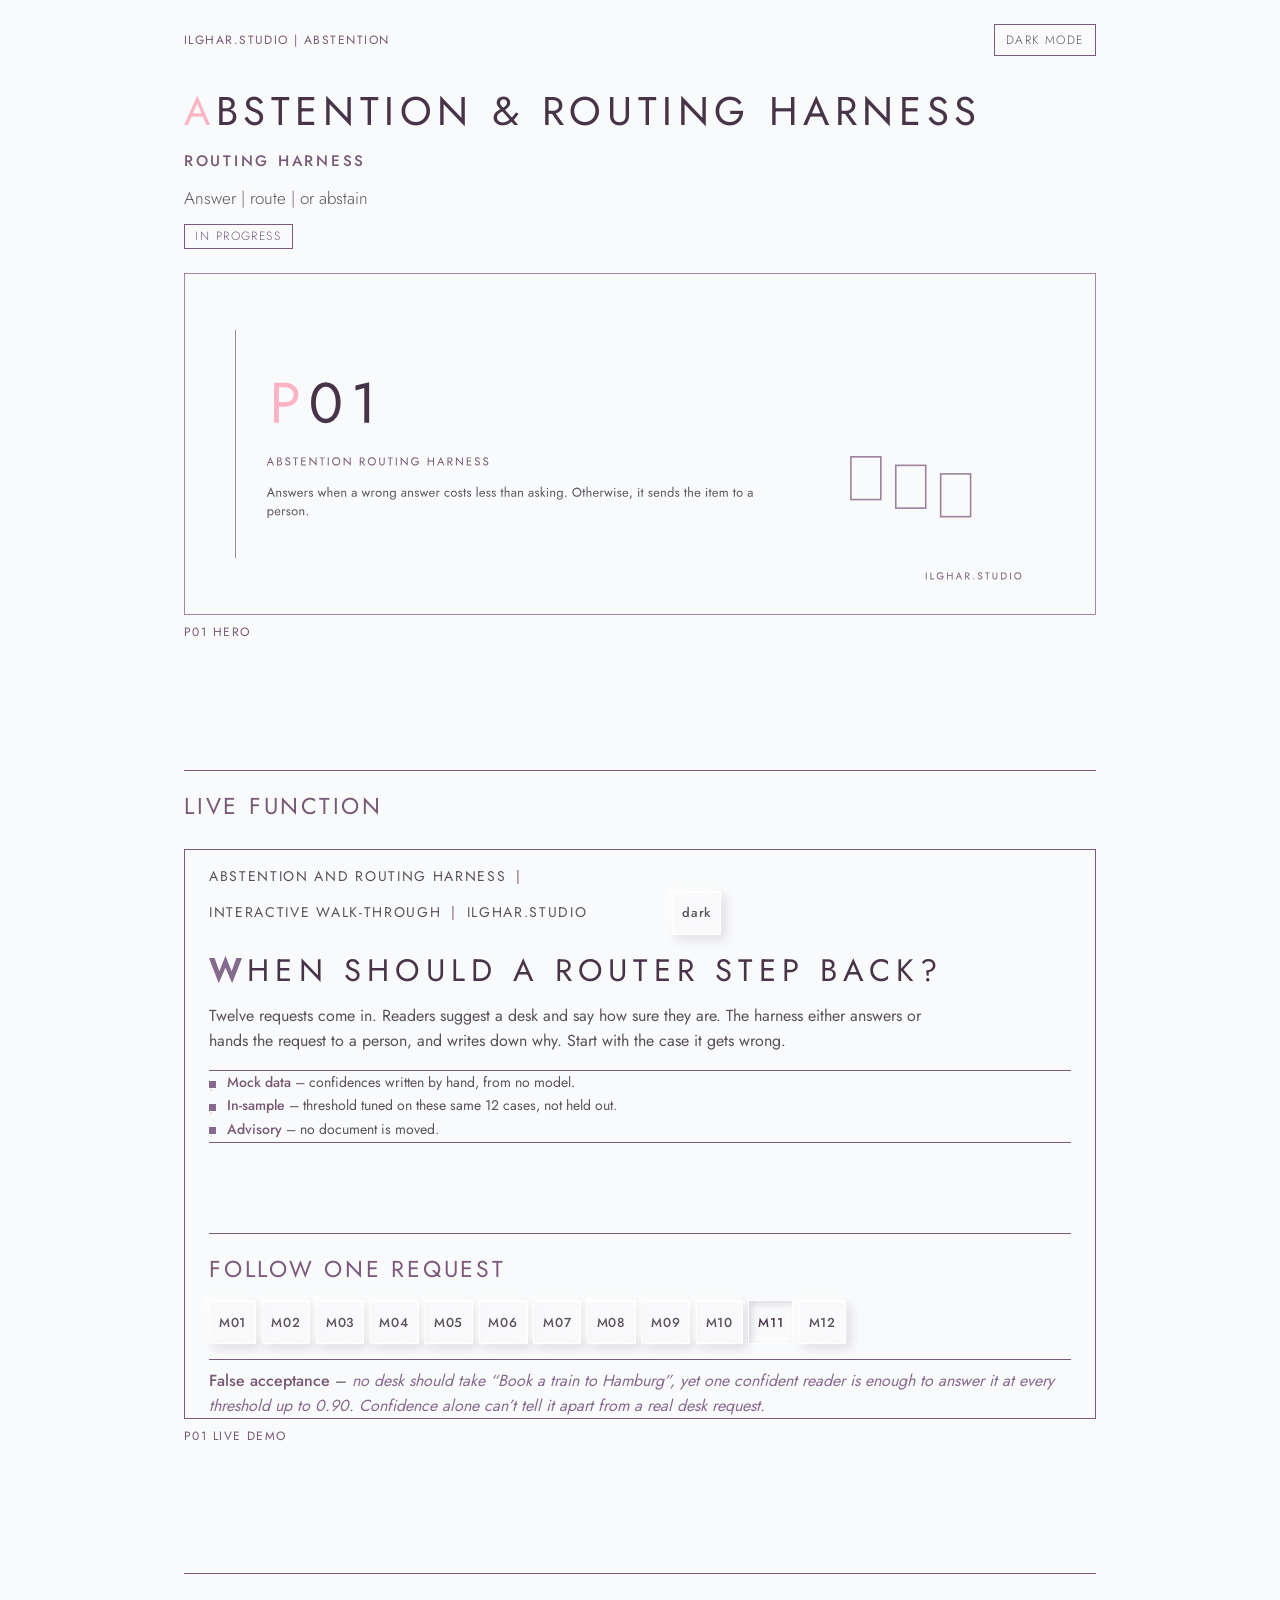
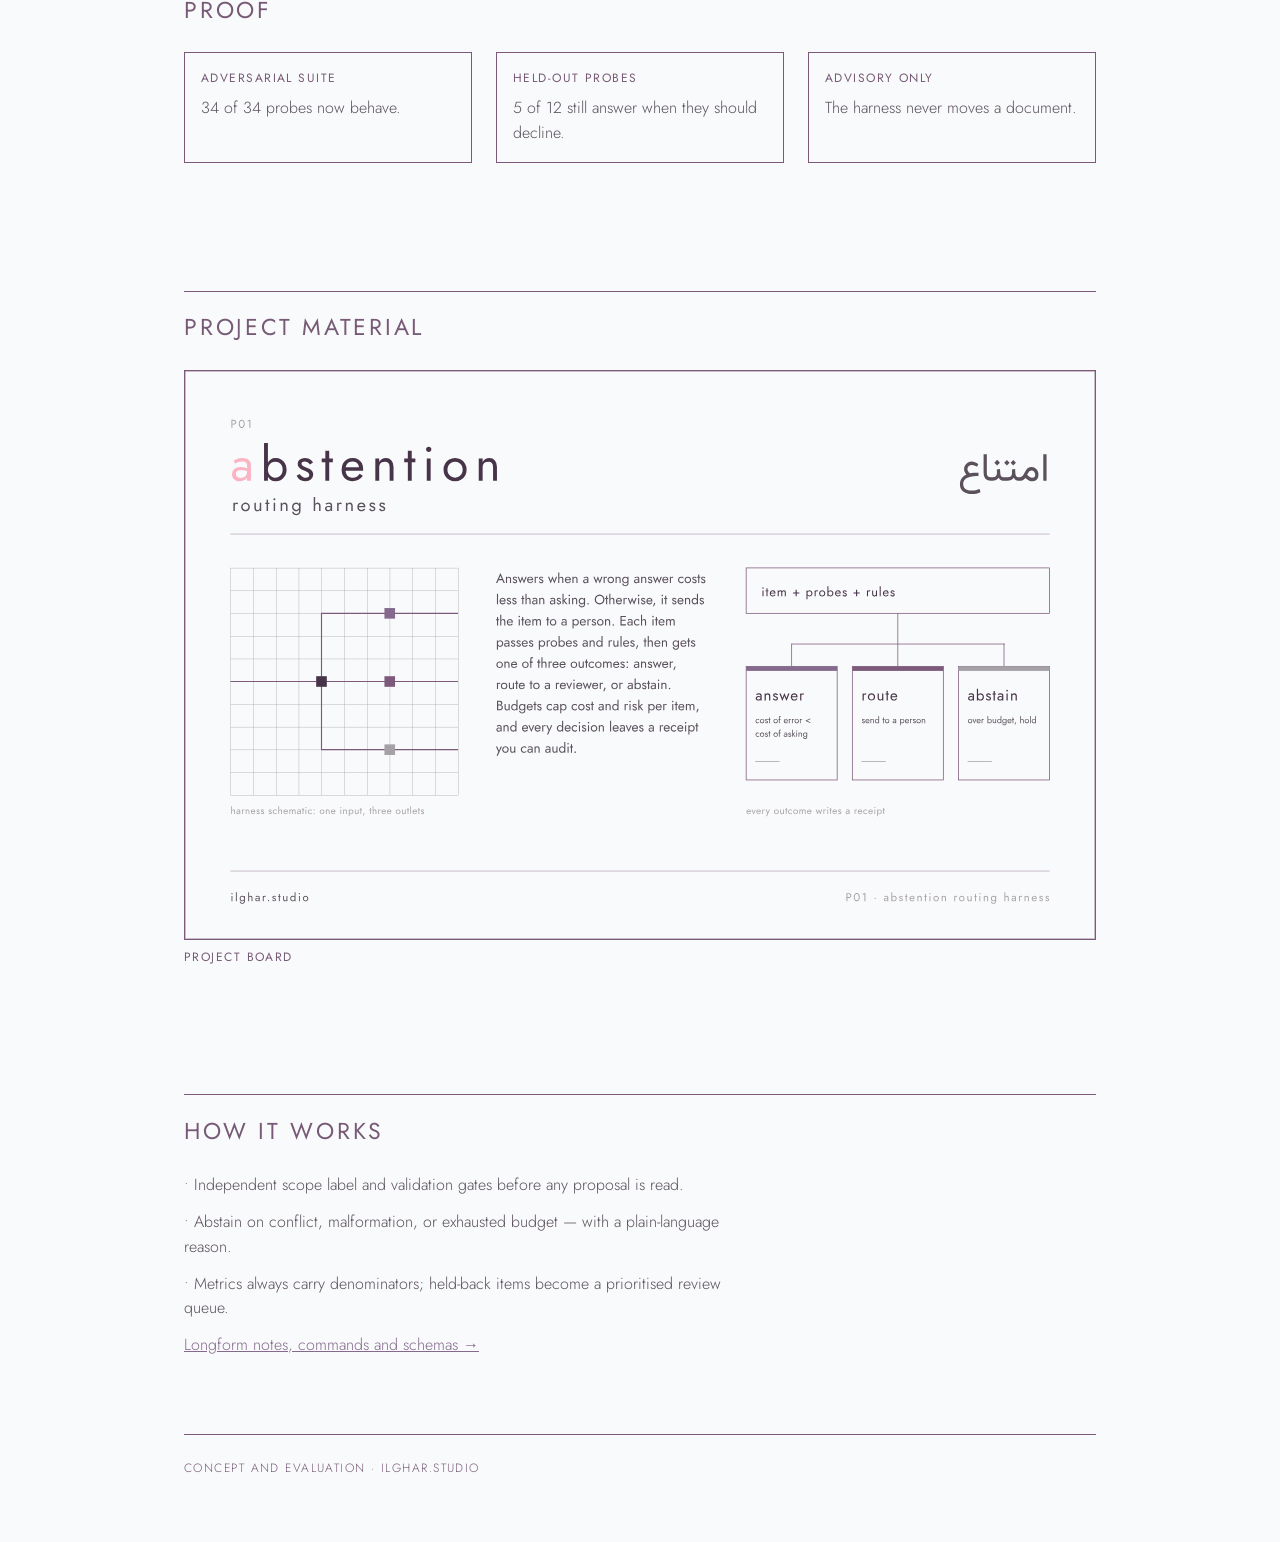
==== site/index.html @ 6c8396c4 "fix(pages): drop outer .frame around hero SVGs (keep 8:3 + caption) Hero art uses .hero-art (aspect-" ====
<!doctype html>
<html lang="en">
<head>
<meta charset="utf-8"><meta name="viewport" content="width=device-width,initial-scale=1">
<title>Abstention &amp; Routing Harness · ilghar.studio</title>
<link rel="stylesheet" href="tokens.css">
<link rel="stylesheet" href="pages-shell.css">
<style>
@font-face{font-family:Jost;font-style:normal;font-weight:300;font-display:swap;src:url("fonts/jost-latin-300-normal.woff2") format("woff2")}
@font-face{font-family:Jost;font-style:normal;font-weight:400;font-display:swap;src:url("fonts/jost-latin-400-normal.woff2") format("woff2")}
@font-face{font-family:Jost;font-style:normal;font-weight:500;font-display:swap;src:url("fonts/jost-latin-500-normal.woff2") format("woff2")}
iframe.frame-fill{width:100%;height:100%;border:0;display:block;min-height:0}
.frame.r1610{position:relative}
.frame.r1610 iframe{position:absolute;inset:0;width:100%;height:100%}
</style>
</head>
<body>
<div class="ilg-case">
<main>
  <header class="site span12">
    <p class="brand-label">ilghar.studio | abstention</p>
    <button type="button" class="theme-toggle" aria-pressed="false">Dark mode</button>
  </header>

  <header class="hero span12">
    <h1 class="name"><span class="first">A</span>bstention &amp; Routing Harness</h1>
    <p class="title">Routing harness</p>
    <p class="sub"><span>Answer</span><span>route</span><span>or abstain</span></p>
    <span class="status">In progress</span>
  </header>

  <!-- Proto hero (final) -->
        <figure class="span12">
    <picture class="hero-art">
        <source media="(prefers-color-scheme: dark)" srcset="hero/hero-dark.svg">
        <img src="hero/hero-light.svg" width="1280" height="480" alt="P01, Abstention Routing Harness: answers when a wrong answer costs less than asking, and otherwise sends the item to a person. ilghar.studio.">
      </picture>
    <figcaption>P01 hero</figcaption>
  </figure>

  <section class="span12" aria-label="Live function">
    <h2>Live function</h2>
    <figure>
      <div class="frame r1610">
        <iframe title="P01 abstention demo" src="demo/" loading="lazy"></iframe>
      </div>
      <figcaption>P01 live demo</figcaption>
    </figure>
  </section>

  <section class="span12" aria-label="Proof">
    <h2>Proof</h2>
    <div class="grid-444">
      <div class="card"><h3>Adversarial suite</h3><p>34 of 34 probes now behave.</p></div>
      <div class="card"><h3>Held-out probes</h3><p>5 of 12 still answer when they should decline.</p></div>
      <div class="card"><h3>Advisory only</h3><p>The harness never moves a document.</p></div>
    </div>
  </section>

  <section class="span12" aria-label="Project material">
    <h2>Project material</h2>
    <figure>
      <div class="frame r1610">
        <picture>
          <source media="(prefers-color-scheme: dark)" srcset="assets/board-dark.svg">
          <img src="assets/board-light.svg" alt="Project board: muqarnas plan with one mauve cell as the chosen void, folded-paper star, text column." width="2400" height="1500">
        </picture>
      </div>
      <figcaption>Project board</figcaption>
    </figure>
  </section>

  <section class="span12">
    <h2>How it works</h2>
    <ul class="dots">
      <li>Independent scope label and validation gates before any proposal is read.</li>
      <li>Abstain on conflict, malformation, or exhausted budget — with a plain-language reason.</li>
      <li>Metrics always carry denominators; held-back items become a prioritised review queue.</li>
    </ul>
    <p><a href="../docs/PAGES_LONGFORM.html">Longform notes, commands and schemas →</a></p>
  </section>

  <footer class="span12">Concept and evaluation · ilghar.studio</footer>
</main>
</div>
<script>
(function(){var r=document.documentElement;var b=document.querySelector(".theme-toggle");if(!b)return;var k="ilg-theme";var m=window.matchMedia&&matchMedia("(prefers-color-scheme: dark)");var s=null;try{s=localStorage.getItem(k)}catch(e){}function dark(){var t=r.getAttribute("data-theme");return t?t==="dark":!!(m&&m.matches)}function sync(){var d=dark();b.setAttribute("aria-pressed",String(d));b.textContent=d?"Light mode":"Dark mode";var root=document.querySelector(".ilg-case");if(d){root.setAttribute("data-theme","dark");r.setAttribute("data-theme","dark")}else{root.setAttribute("data-theme","light");r.setAttribute("data-theme","light")}}if(s==="dark"||s==="light"){r.setAttribute("data-theme",s);document.querySelector(".ilg-case").setAttribute("data-theme",s)}sync();if(m&&m.addEventListener)m.addEventListener("change",sync);b.addEventListener("click",function(){var n=dark()?"light":"dark";r.setAttribute("data-theme",n);document.querySelector(".ilg-case").setAttribute("data-theme",n);try{localStorage.setItem(k,n)}catch(e){}sync()})})();
</script>
</body>
</html>
---- site/tokens.css ----
/* ilghar.studio tokens — PDF palette, canonical. No blue. */
:root{
  --paper:#f9fafb; --ink:#5a515c; --plum:#473448;
  --mauve-em:#856a8e; --mauve-line:#7d5a7c; --mauve-label:#775a76;
  --grey:#948e95; --grey-soft:#a6a1a7; --pink:#fcb4c4; --card:#2a272d; --on-dark:#d4d2d2;
  --bg:var(--paper); --fg:var(--ink); --head:var(--plum); --label:var(--mauve-label); --line:var(--mauve-line);
  --font:"Brandon Text",Jost,Jost; --font-fa:Vazirmatn,"Brandon Text",Jost;
  --col:960px;
  color-scheme:light dark;
}
@media (prefers-color-scheme:dark){
  :root{--bg:var(--card); --fg:var(--on-dark); --head:var(--on-dark); --label:var(--grey-soft); --line:var(--mauve-em);}
}
*{box-sizing:border-box}
body{margin:0;background:var(--bg);color:var(--fg);font:300 16px/1.55 Jost} p{max-width:64ch;margin:0 0 12px} b,strong{font-weight:inherit}
main{max-width:var(--col);margin:0 auto;padding:0 24px}
@media (max-width:600px){main{padding:0 20px}}
img,svg,video,iframe,canvas,figure{max-width:100%;height:auto}
.name{font-size:40px;font-weight:400;letter-spacing:.14em;text-transform:uppercase;color:var(--head);margin:0} @media (max-width:600px){.name{font-size:30px}}
.first{color:var(--pink)}
.title{font-weight:500;font-size:.95rem;letter-spacing:.18em;text-transform:uppercase;color:var(--label)}
.sub{font-size:.85rem;color:var(--fg)} .sub span+span::before{content:" | ";color:var(--line)}
h2{font-weight:400;font-size:23px;letter-spacing:.12em;text-transform:uppercase;color:var(--label);border-top:1px solid var(--line);padding-top:.8em}
.cards{display:grid;grid-template-columns:repeat(auto-fit,minmax(240px,1fr));gap:16px}
.frame,.card{border:1px solid var(--line);border-radius:0;box-shadow:none;background:var(--bg);width:100%;margin:0}
.card{padding:16px}
.frame>img,.frame>canvas,.frame>iframe{display:block;width:100%}
figcaption{margin-top:8px;font-size:12px;font-weight:400;letter-spacing:.12em;text-transform:uppercase;color:var(--label)}
section{margin-top:64px} @media (max-width:600px){section{margin-top:48px}}
.r83{aspect-ratio:8/3}.r1610{aspect-ratio:16/10}.r43{aspect-ratio:4/3}
.cards{gap:24px}
ul.dots{list-style:none;padding:0} ul.dots li::before{content:"• ";color:var(--pink)}
a{color:var(--mauve-em)}
---- site/pages-shell.css ----
/* LAYOUT.md shell — load after tokens.css. Aliases + 12-col + theme toggle. */
:root{
  --canvas:var(--bg); --surface:var(--bg); --accent:var(--mauve-em); --accent-fg:var(--paper);
  --accent-dot:#856a8e; --ring:var(--mauve-line); --muted:var(--grey); --subtle:var(--grey-soft);
  --font-sans:var(--font); --title-lat-family:var(--font); --title-lat-weight:400;
  --label-weight:400; --figure-bg:var(--bg);
}
@media (prefers-color-scheme:dark){
  :root{--accent-fg:var(--card); --canvas:var(--bg); --surface:var(--bg);}
}
[data-theme=dark]{
  --bg:var(--card); --fg:var(--on-dark); --head:var(--on-dark); --label:var(--grey-soft); --line:var(--mauve-em);
  --canvas:var(--bg); --surface:var(--bg); --accent-fg:var(--card);
}
[data-theme=light]{
  --bg:var(--paper); --fg:var(--ink); --head:var(--plum); --label:var(--mauve-label); --line:var(--mauve-line);
  --canvas:var(--bg); --surface:var(--bg); --accent-fg:var(--paper);
}
html,body{background:var(--bg);color:var(--fg)}
.ilg-case{min-height:100dvh;background:var(--bg);color:var(--fg)}
main{
  max-width:var(--col);margin:0 auto;padding:24px 24px 64px;
  display:grid;grid-template-columns:repeat(12,minmax(0,1fr));column-gap:24px;row-gap:0;
}
@media (max-width:600px){main{padding:20px 20px 48px}}
main>*{grid-column:1/-1}
.span12{grid-column:1/-1}
.span6{grid-column:span 6}
.span4{grid-column:span 4}
@media (max-width:600px){.span6,.span4{grid-column:1/-1}}
.grid-66{display:grid;grid-template-columns:1fr 1fr;gap:24px}
.grid-444{display:grid;grid-template-columns:1fr 1fr 1fr;gap:24px}
@media (max-width:600px){.grid-66,.grid-444{grid-template-columns:1fr}}
header.site{display:flex;align-items:center;justify-content:space-between;gap:12px;margin:0 0 24px}
.brand-label{font-size:12px;font-weight:400;letter-spacing:.12em;text-transform:uppercase;color:var(--label);margin:0}
.theme-toggle,.ilg-theme-toggle{
  font:inherit;font-size:12px;letter-spacing:.12em;text-transform:uppercase;color:var(--fg);
  background:transparent;border:1px solid var(--line);border-radius:0;padding:.35rem .7rem;cursor:pointer;
}
.theme-toggle:focus-visible,.ilg-theme-toggle:focus-visible{outline:2px solid var(--line);outline-offset:2px}
.hero{text-align:left;margin:0 0 24px}
.hero .name,.hero h1{
  font-size:40px;font-weight:400;letter-spacing:.14em;text-transform:uppercase;color:var(--head);margin:0;
}
@media (max-width:600px){.hero .name,.hero h1{font-size:30px}}
.hero .first,.hero .initial{color:var(--pink)}
.hero .title{display:block;margin-top:8px;font-weight:500;font-size:.95rem;letter-spacing:.18em;text-transform:uppercase;color:var(--label)}
.hero .sub{font-size:17px;font-weight:300;color:var(--fg);margin:12px 0 0;max-width:64ch}
.hero .sub span+span::before{content:" | ";color:var(--line)}
.badge,.status{
  display:inline-block;margin-top:12px;border:1px solid var(--line);padding:.15rem .65rem;
  font-size:12px;letter-spacing:.12em;text-transform:uppercase;color:var(--label);border-radius:0;
}
.frame{border:1px solid var(--line);border-radius:0;box-shadow:none;background:var(--bg);width:100%;margin:0;padding:0;overflow:hidden}
.frame>img,.frame>canvas,.frame>iframe,.frame>svg,.frame>picture{display:block;width:100%;height:auto;border:0;border-radius:0}
.frame.r83{aspect-ratio:8/3}
.frame.r1610{aspect-ratio:16/10}
.frame.r43{aspect-ratio:4/3}
.frame.r83>*,.frame.r1610>*,.frame.r43>*{width:100%;height:100%;object-fit:cover}
.frame.placeholder{min-height:0;display:block;background:var(--bg)}
figure{margin:0}
figcaption,.cap{
  margin-top:8px;font-size:12px;font-weight:400;letter-spacing:.12em;text-transform:uppercase;color:var(--label);
}
h2{font-weight:400;font-size:23px;letter-spacing:.12em;text-transform:uppercase;color:var(--label);
  border-top:1px solid var(--line);padding-top:.8em;margin:64px 0 24px}
@media (max-width:600px){h2{margin-top:48px}}
.card{border:1px solid var(--line);border-radius:0;box-shadow:none;background:var(--bg);padding:16px;margin:0}
.card h3{font-size:12px;font-weight:400;letter-spacing:.12em;text-transform:uppercase;color:var(--label);margin:0 0 8px}
.card p{margin:0;font-size:16px;font-weight:300;max-width:64ch}
ul.dots{list-style:none;padding:0;margin:0}
ul.dots li{margin:0 0 12px;font-size:16px;font-weight:300;max-width:64ch}
ul.dots li::before{content:"• ";color:#856a8e}
a{color:var(--mauve-em)}
footer{margin-top:64px;padding-top:24px;border-top:1px solid var(--line);font-size:12px;letter-spacing:.12em;text-transform:uppercase;color:var(--label)}
/* kill legacy shadows/radii from any leftover inline */
.ilg-frame{border:1px solid var(--line);border-radius:0;box-shadow:none;background:var(--bg);padding:0;overflow:hidden;width:100%}
.board{margin:0}
.board img,.board picture{border-radius:0;box-shadow:none!important}

/* hero art: SVG has its own border — no outer .frame */
.hero-art{display:block;width:100%;max-width:100%;aspect-ratio:8/3;margin:0;padding:0;border:0!important;outline:0;overflow:hidden;background:transparent;border-radius:0;box-shadow:none;position:relative}
.hero-art img{position:absolute;inset:0;display:block;width:100%!important;height:100%!important;max-height:none;object-fit:fill;border:0;border-radius:0}
figure.span12 > .hero-art, figure.hero > .hero-art{width:100%}
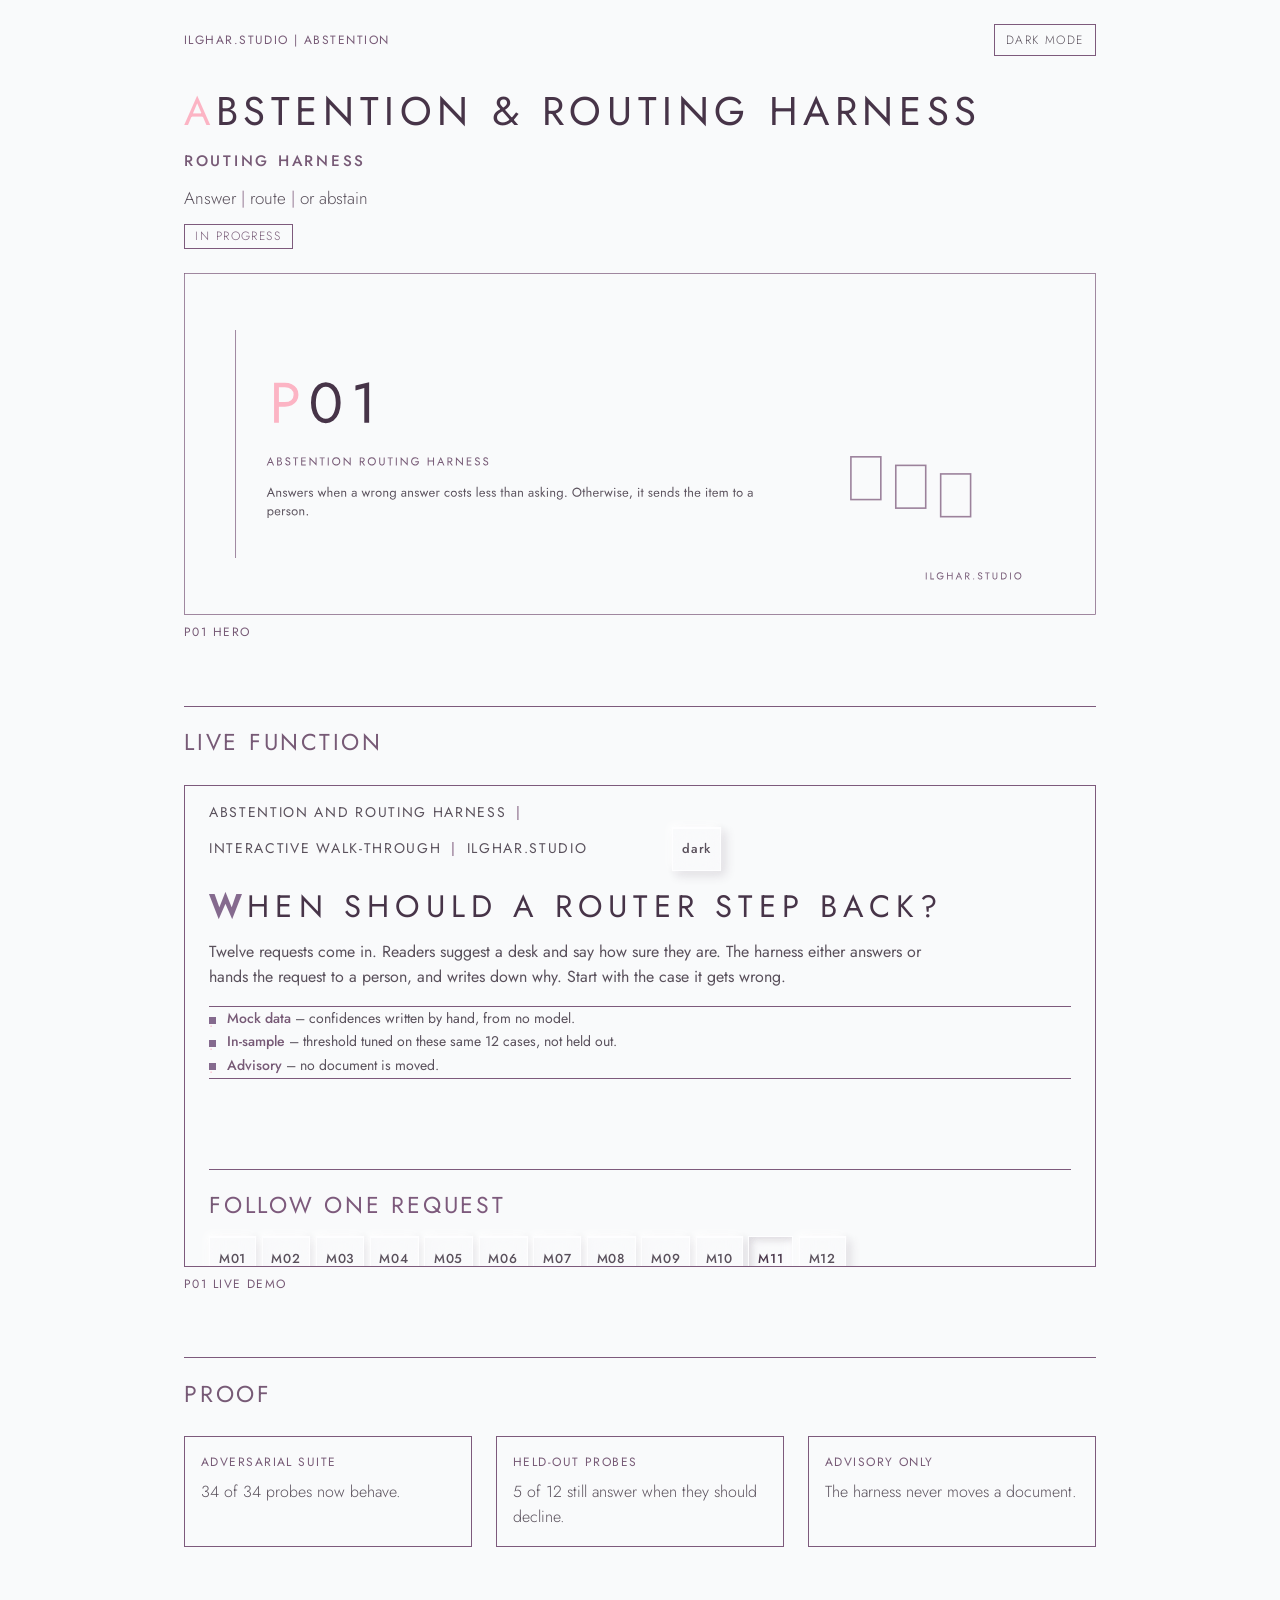
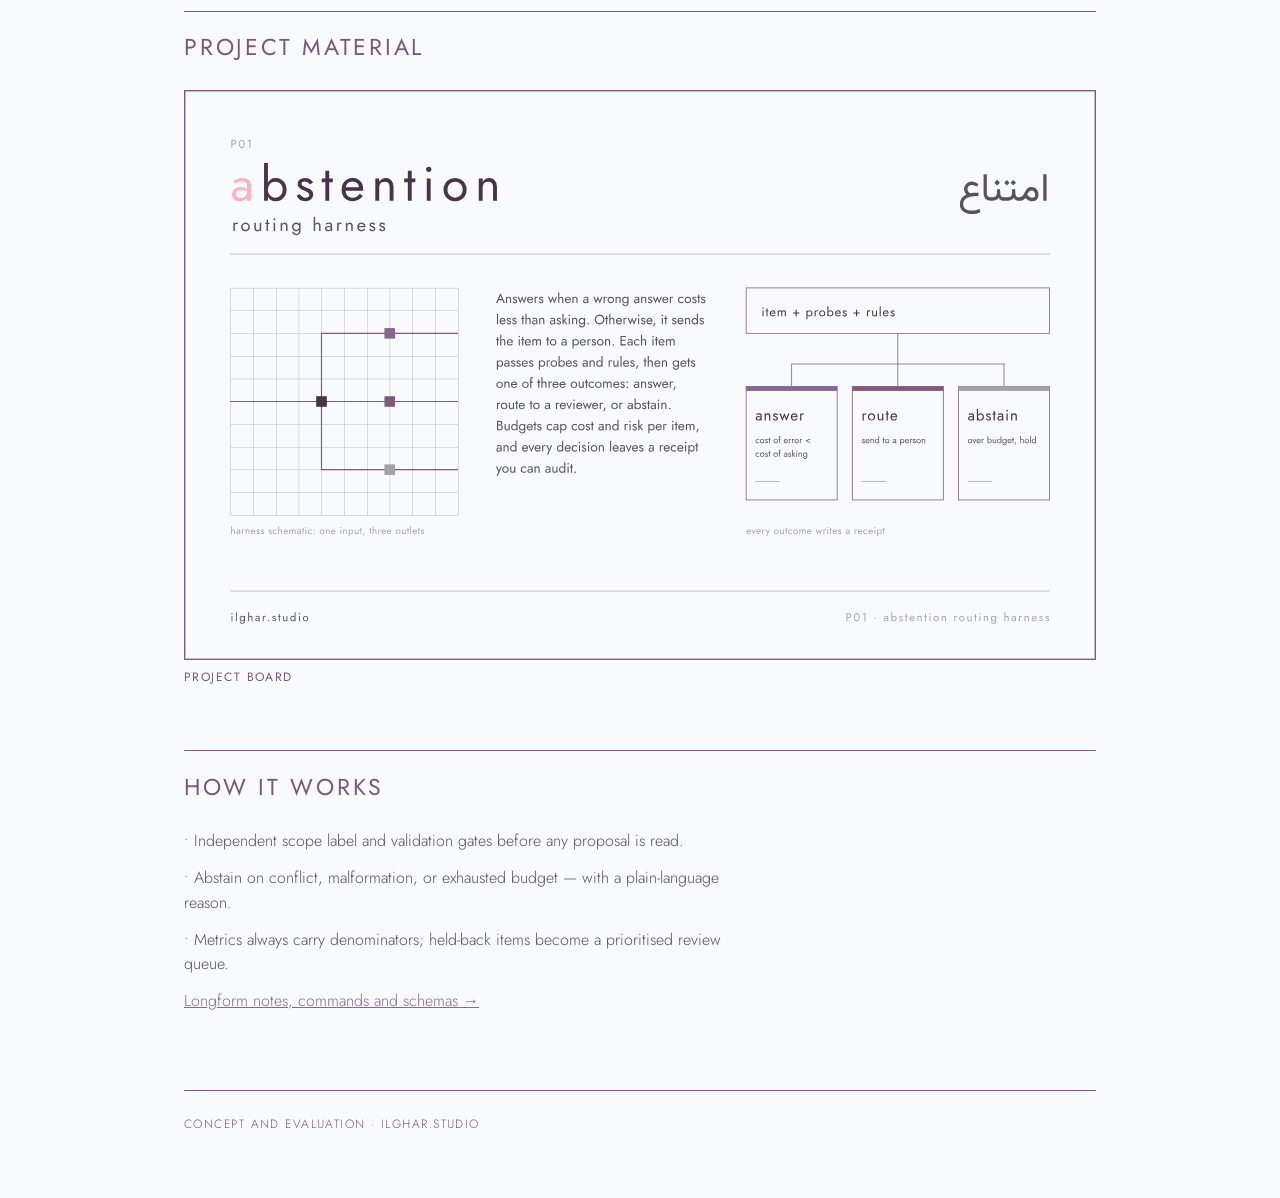
==== commit b4e3db31: "website-ops: 64px section rhythm, live frames content-height, Critiquito blockers - Drop h2 top marg" ====
--- a/site/index.html
+++ b/site/index.html
@@ -41,7 +41,7 @@
   <section class="span12" aria-label="Live function">
     <h2>Live function</h2>
     <figure>
-      <div class="frame r1610">
+      <div class="frame live">
         <iframe title="P01 abstention demo" src="demo/" loading="lazy"></iframe>
       </div>
       <figcaption>P01 live demo</figcaption>
--- a/site/pages-shell.css
+++ b/site/pages-shell.css
@@ -63,8 +63,7 @@
   margin-top:8px;font-size:12px;font-weight:400;letter-spacing:.12em;text-transform:uppercase;color:var(--label);
 }
 h2{font-weight:400;font-size:23px;letter-spacing:.12em;text-transform:uppercase;color:var(--label);
-  border-top:1px solid var(--line);padding-top:.8em;margin:64px 0 24px}
-@media (max-width:600px){h2{margin-top:48px}}
+  border-top:1px solid var(--line);padding-top:.8em;margin:0 0 24px}
 .card{border:1px solid var(--line);border-radius:0;box-shadow:none;background:var(--bg);padding:16px;margin:0}
 .card h3{font-size:12px;font-weight:400;letter-spacing:.12em;text-transform:uppercase;color:var(--label);margin:0 0 8px}
 .card p{margin:0;font-size:16px;font-weight:300;max-width:64ch}
@@ -83,3 +82,40 @@
 .hero-art img{position:absolute;inset:0;display:block;width:100%!important;height:100%!important;max-height:none;object-fit:fill;border:0;border-radius:0}
 figure.span12 > .hero-art, figure.hero > .hero-art{width:100%}
 
+
+/* section rhythm — exactly 64px (48px ≤600); no extra h2 top margin */
+section{margin-top:64px;margin-bottom:0}
+@media (max-width:600px){section{margin-top:48px}}
+figure.span12{margin:0}
+
+/* Live demo frames: full width, height follows content — no forced 16:10.
+   Hero .hero-art stays 8:3; boards/cards keep .r1610 / .r43. */
+section[aria-label="Live function"] .frame,
+.frame.live,
+#app-frame{
+  aspect-ratio:auto;
+  height:auto;
+  min-height:0;
+}
+section[aria-label="Live function"] .frame > *,
+.frame.live > *,
+#app-frame > *{
+  width:100%;
+  height:auto;
+  max-height:none;
+  object-fit:unset;
+  position:static;
+}
+section[aria-label="Live function"] .frame iframe,
+.frame.live iframe{
+  display:block;
+  width:100%;
+  height:auto;
+  min-height:480px;
+  border:0;
+  position:static;
+}
+@media (max-width:600px){
+  section[aria-label="Live function"] .frame iframe,
+  .frame.live iframe{min-height:520px}
+}
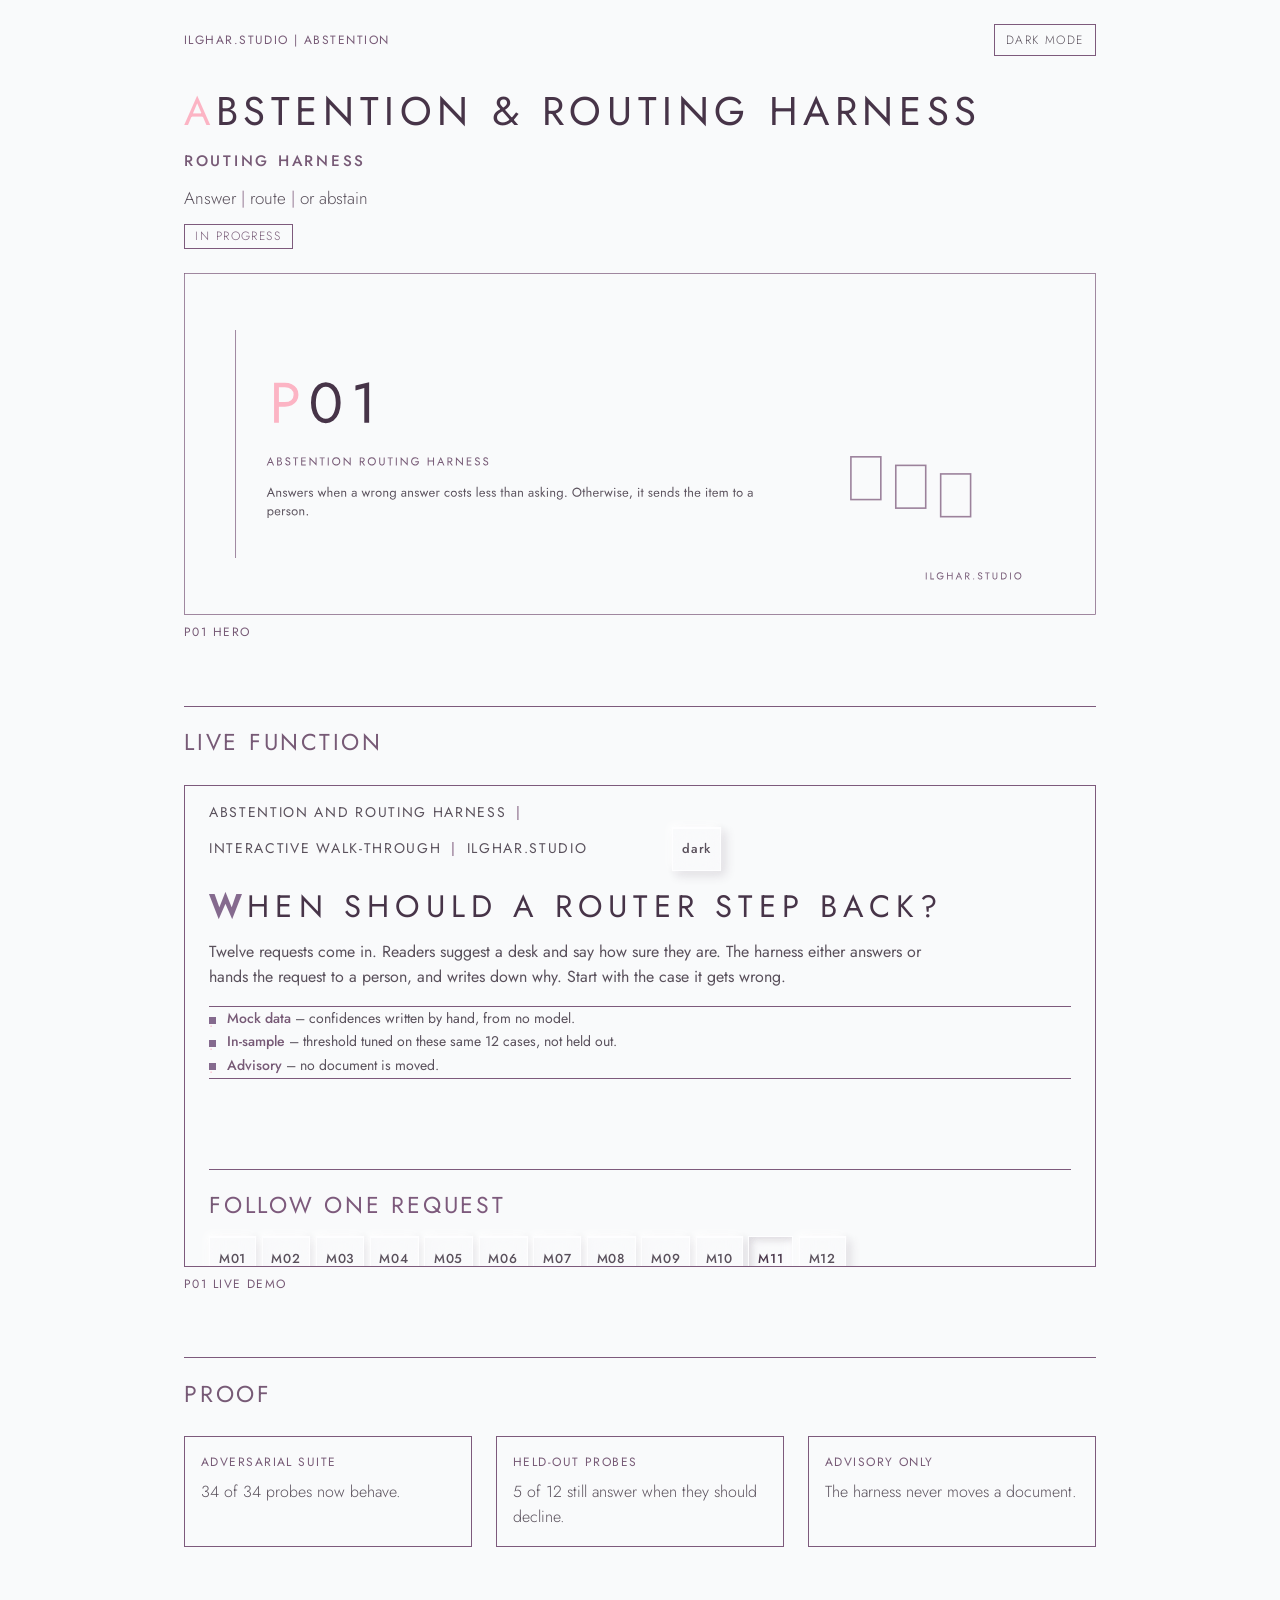
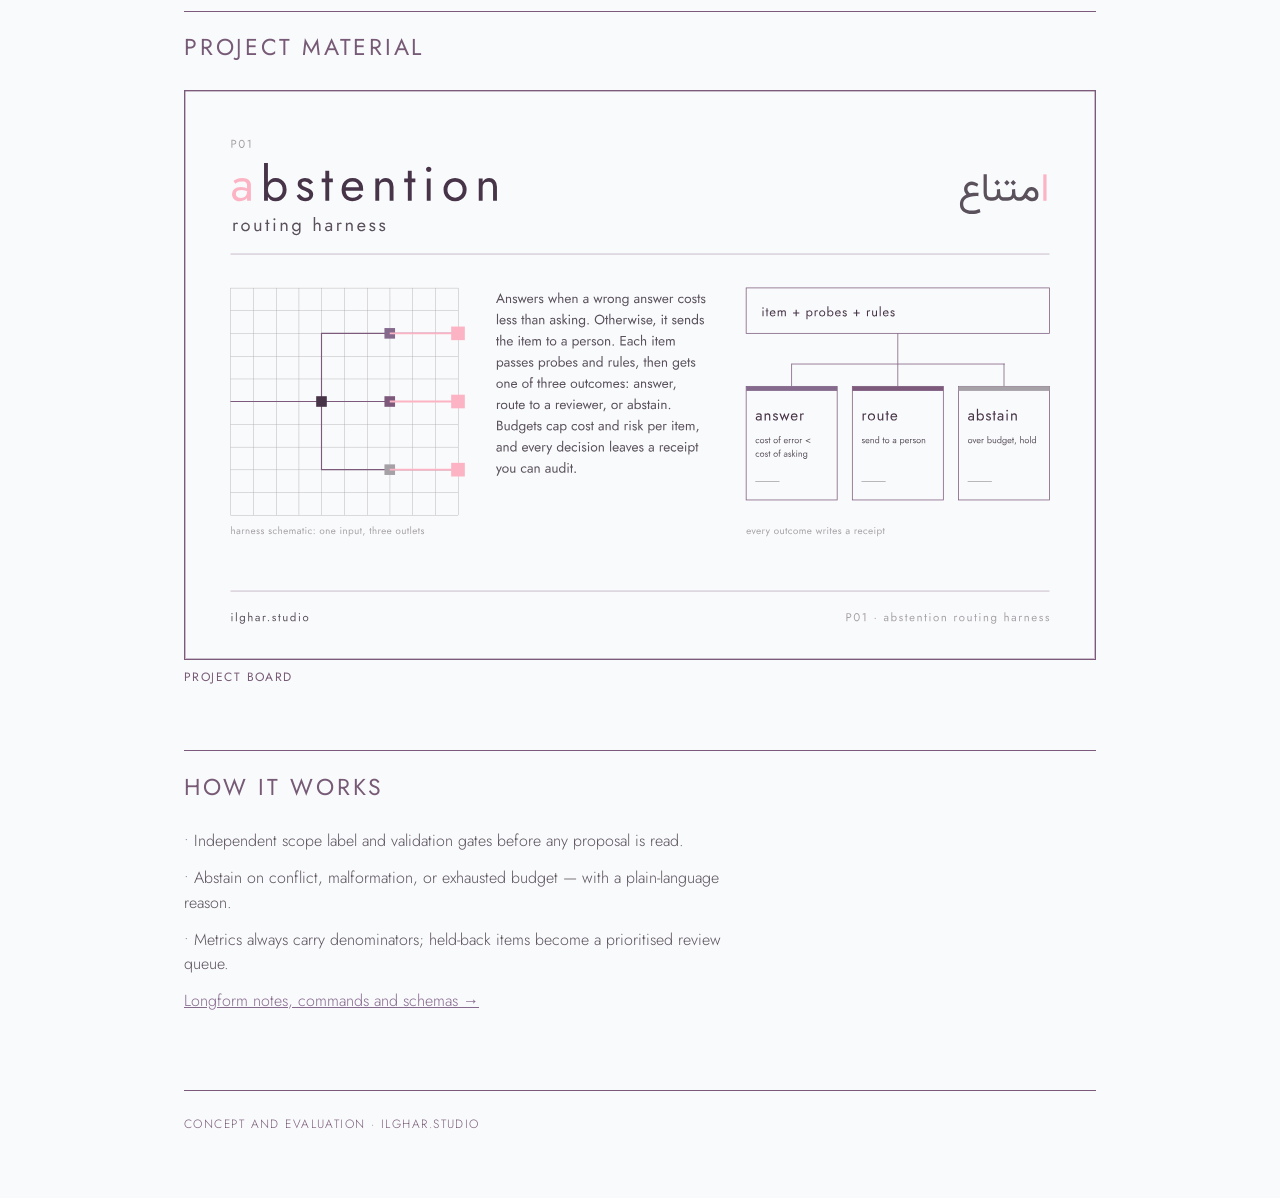
==== commit cbc723a2: "website-ops: Proto swap — P01 board, SÁBÁT cover L/D, studio hero+OG EN/DE, reshoot" ====
--- a/site/index.html
+++ b/site/index.html
@@ -33,7 +33,7 @@
         <figure class="span12">
     <picture class="hero-art">
         <source media="(prefers-color-scheme: dark)" srcset="hero/hero-dark.svg">
-        <img src="hero/hero-light.svg" width="1280" height="480" alt="P01, Abstention Routing Harness: answers when a wrong answer costs less than asking, and otherwise sends the item to a person. ilghar.studio.">
+        <img src="hero/hero-light.svg" width="1280" height="480" alt="P01, Abstention Routing Harness: a harness schematic with one input and three outlets, beside a tree that splits each item into answer, route to a person, or abstain.">
       </picture>
     <figcaption>P01 hero</figcaption>
   </figure>
@@ -63,7 +63,7 @@
       <div class="frame r1610">
         <picture>
           <source media="(prefers-color-scheme: dark)" srcset="assets/board-dark.svg">
-          <img src="assets/board-light.svg" alt="Project board: muqarnas plan with one mauve cell as the chosen void, folded-paper star, text column." width="2400" height="1500">
+          <img src="assets/board-light.svg" alt="P01 board: harness schematic with one input and three outlets beside a routing tree that splits each item into answer, route to a person, or abstain." width="2400" height="1500">
         </picture>
       </div>
       <figcaption>Project board</figcaption>
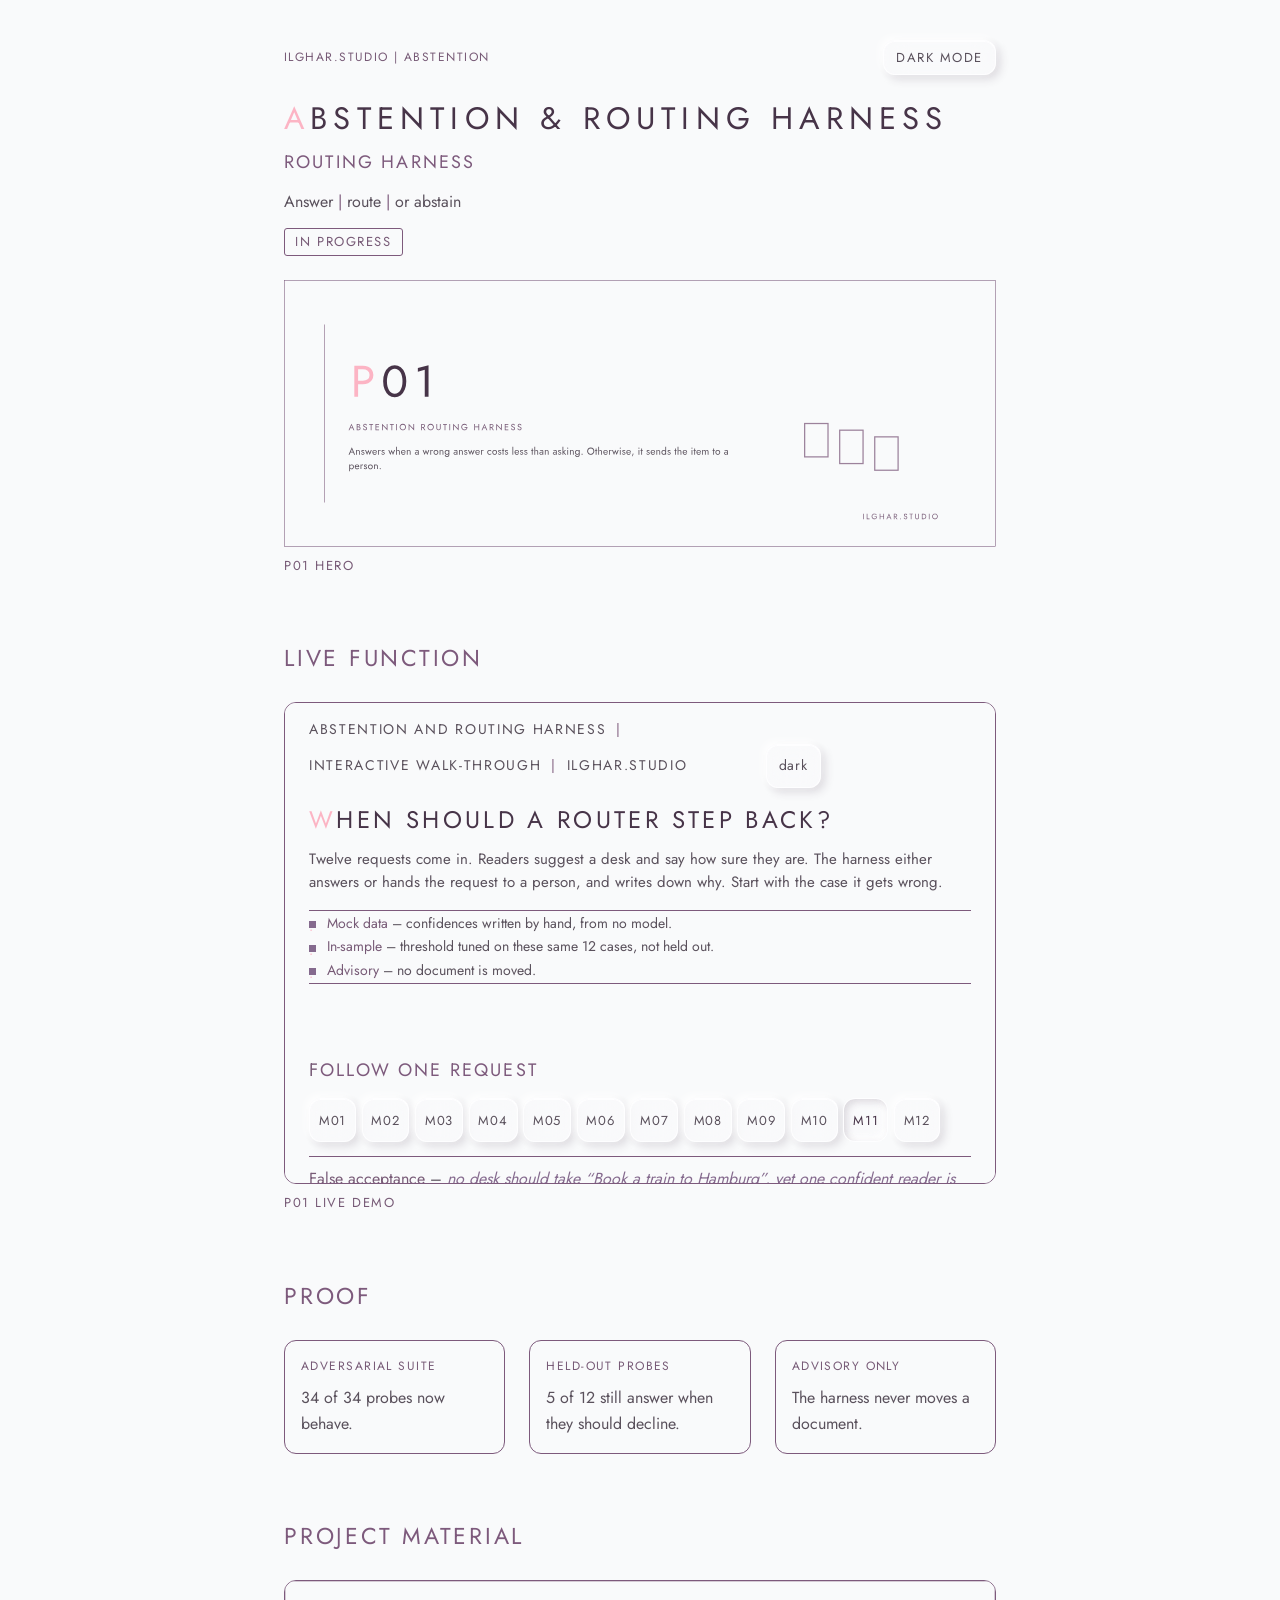
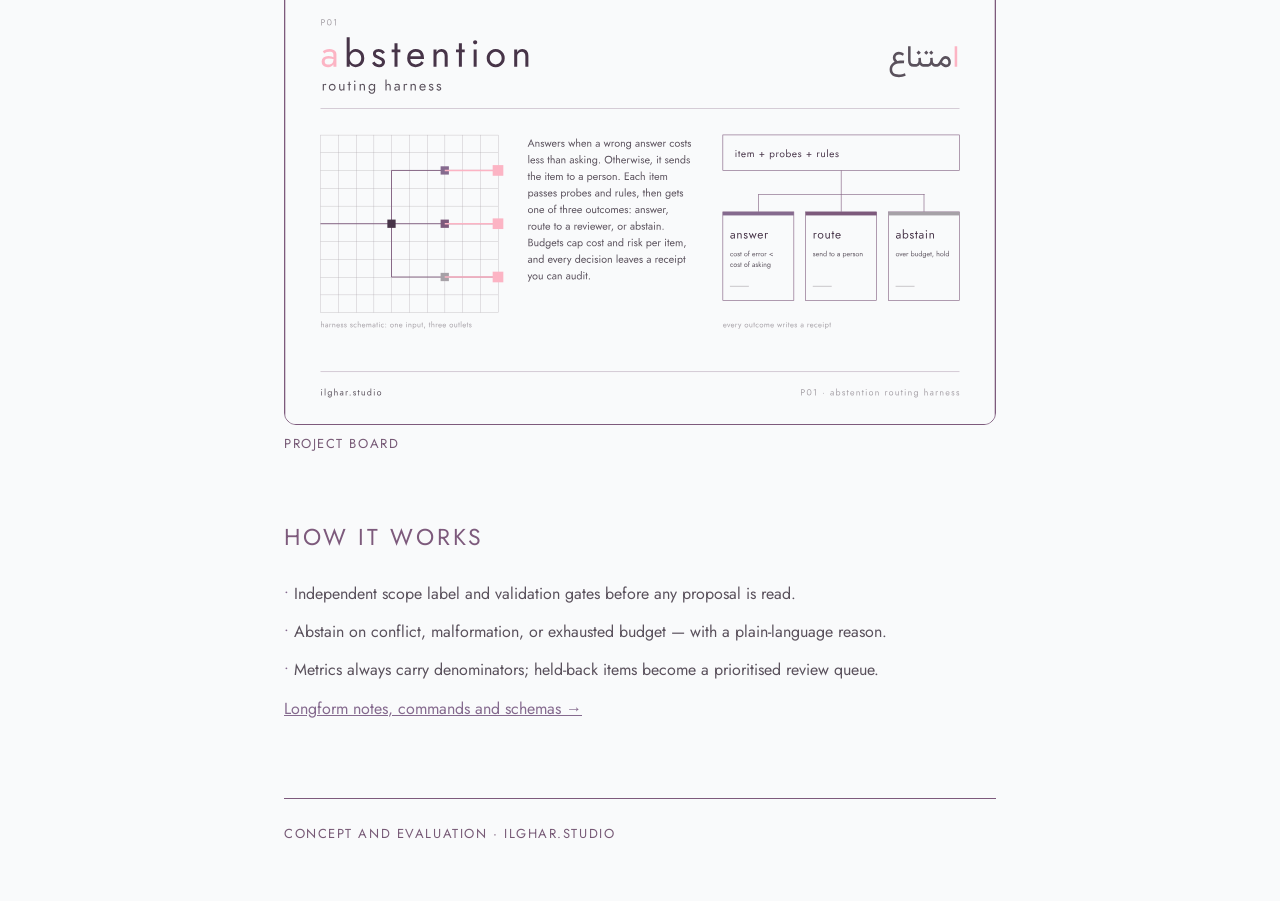
==== commit 6e161b44: "Move the first page to LAYOUT v2. Adopt the live SÁBÁT column (100%/16px, 720px/24px from 768px, 760" ====
--- a/site/index.html
+++ b/site/index.html
@@ -6,9 +6,7 @@
 <link rel="stylesheet" href="tokens.css">
 <link rel="stylesheet" href="pages-shell.css">
 <style>
-@font-face{font-family:Jost;font-style:normal;font-weight:300;font-display:swap;src:url("fonts/jost-latin-300-normal.woff2") format("woff2")}
 @font-face{font-family:Jost;font-style:normal;font-weight:400;font-display:swap;src:url("fonts/jost-latin-400-normal.woff2") format("woff2")}
-@font-face{font-family:Jost;font-style:normal;font-weight:500;font-display:swap;src:url("fonts/jost-latin-500-normal.woff2") format("woff2")}
 iframe.frame-fill{width:100%;height:100%;border:0;display:block;min-height:0}
 .frame.r1610{position:relative}
 .frame.r1610 iframe{position:absolute;inset:0;width:100%;height:100%}
@@ -77,7 +75,7 @@
       <li>Abstain on conflict, malformation, or exhausted budget — with a plain-language reason.</li>
       <li>Metrics always carry denominators; held-back items become a prioritised review queue.</li>
     </ul>
-    <p><a href="../docs/PAGES_LONGFORM.html">Longform notes, commands and schemas →</a></p>
+    <p><a href="PAGES_LONGFORM.html">Longform notes, commands and schemas →</a></p>
   </section>
 
   <footer class="span12">Concept and evaluation · ilghar.studio</footer>
--- a/site/tokens.css
+++ b/site/tokens.css
@@ -1,33 +1,76 @@
-/* ilghar.studio tokens — PDF palette, canonical. No blue. */
+/* ilghar.studio tokens v2, taken from the live SÁBÁT page (site/index.html + v7.css), Nov 11 2026.
+   PDF palette only. No blue. Rounded glass frames replace the square v1 frames. */
 :root{
   --paper:#f9fafb; --ink:#5a515c; --plum:#473448;
   --mauve-em:#856a8e; --mauve-line:#7d5a7c; --mauve-label:#775a76;
   --grey:#948e95; --grey-soft:#a6a1a7; --pink:#fcb4c4; --card:#2a272d; --on-dark:#d4d2d2;
-  --bg:var(--paper); --fg:var(--ink); --head:var(--plum); --label:var(--mauve-label); --line:var(--mauve-line);
-  --font:"Brandon Text",Jost,Jost; --font-fa:Vazirmatn,"Brandon Text",Jost;
-  --col:960px;
+  /* roles (light) */
+  --canvas:var(--paper); --surface:var(--paper); --fg:var(--ink); --name:var(--plum);
+  --sec:var(--mauve-line); --label:var(--mauve-label); --line:var(--mauve-em); --muted:var(--mauve-line);
+  --dc:var(--pink); --ring:var(--pink);
+  /* glass + soft shadow (palette-derived alphas only) */
+  --glass:rgba(249,250,251,.55); --glass-edge:rgba(255,255,255,.75);
+  --sh-d:rgba(71,52,72,.16); --sh-l:rgba(255,255,255,.9); --well:rgba(71,52,72,.10);
+  /* shape */
+  --r-frame:12px; --r-track:8px; --r-tag:3px;
+  /* type */
+  --font:Jost,sans-serif; --font-fa:Vazirmatn,Jost,sans-serif;
+  /* column */
+  --col-s:100%; --col-m:720px; --col-l:760px;
   color-scheme:light dark;
 }
-@media (prefers-color-scheme:dark){
-  :root{--bg:var(--card); --fg:var(--on-dark); --head:var(--on-dark); --label:var(--grey-soft); --line:var(--mauve-em);}
-}
+@media (prefers-color-scheme:dark){:root:not([data-theme=light]){
+  --canvas:var(--card); --surface:var(--card); --fg:var(--on-dark); --name:var(--mauve-em);
+  --sec:var(--grey-soft); --label:var(--grey-soft); --line:var(--grey-soft); --muted:var(--grey-soft);
+  --glass:rgba(48,45,52,.55); --glass-edge:rgba(255,255,255,.10);
+  --sh-d:rgba(0,0,0,.38); --sh-l:rgba(255,255,255,.06); --well:rgba(0,0,0,.28); color-scheme:dark}}
+[data-theme=dark]{
+  --canvas:var(--card); --surface:var(--card); --fg:var(--on-dark); --name:var(--mauve-em);
+  --sec:var(--grey-soft); --label:var(--grey-soft); --line:var(--grey-soft); --muted:var(--grey-soft);
+  --glass:rgba(48,45,52,.55); --glass-edge:rgba(255,255,255,.10);
+  --sh-d:rgba(0,0,0,.38); --sh-l:rgba(255,255,255,.06); --well:rgba(0,0,0,.28); color-scheme:dark}
+
 *{box-sizing:border-box}
-body{margin:0;background:var(--bg);color:var(--fg);font:300 16px/1.55 Jost} p{max-width:64ch;margin:0 0 12px} b,strong{font-weight:inherit}
-main{max-width:var(--col);margin:0 auto;padding:0 24px}
-@media (max-width:600px){main{padding:0 20px}}
+body{margin:0;background:var(--canvas);color:var(--fg);font:400 16px/1.65 var(--font)}
+b,strong{font-weight:inherit} p{max-width:64ch;margin:0 0 12px}
+main{max-width:var(--col-s);margin:0 auto;padding:24px 16px 40px}
+@media (min-width:768px){main{max-width:var(--col-m);padding:40px 24px 56px}}
+@media (min-width:1024px){main{max-width:var(--col-l)}}
 img,svg,video,iframe,canvas,figure{max-width:100%;height:auto}
-.name{font-size:40px;font-weight:400;letter-spacing:.14em;text-transform:uppercase;color:var(--head);margin:0} @media (max-width:600px){.name{font-size:30px}}
-.first{color:var(--pink)}
-.title{font-weight:500;font-size:.95rem;letter-spacing:.18em;text-transform:uppercase;color:var(--label)}
-.sub{font-size:.85rem;color:var(--fg)} .sub span+span::before{content:" | ";color:var(--line)}
-h2{font-weight:400;font-size:23px;letter-spacing:.12em;text-transform:uppercase;color:var(--label);border-top:1px solid var(--line);padding-top:.8em}
-.cards{display:grid;grid-template-columns:repeat(auto-fit,minmax(240px,1fr));gap:16px}
-.frame,.card{border:1px solid var(--line);border-radius:0;box-shadow:none;background:var(--bg);width:100%;margin:0}
-.card{padding:16px}
-.frame>img,.frame>canvas,.frame>iframe{display:block;width:100%}
-figcaption{margin-top:8px;font-size:12px;font-weight:400;letter-spacing:.12em;text-transform:uppercase;color:var(--label)}
-section{margin-top:64px} @media (max-width:600px){section{margin-top:48px}}
-.r83{aspect-ratio:8/3}.r1610{aspect-ratio:16/10}.r43{aspect-ratio:4/3}
-.cards{gap:24px}
+
+h1,.name{font-size:24px;font-weight:400;letter-spacing:.14em;line-height:1.3;text-transform:uppercase;color:var(--name);margin:0}
+@media (min-width:768px){h1,.name{font-size:31px;letter-spacing:.2em}}
+.dc,.first{color:var(--dc)}
+h2{font-size:18px;font-weight:400;letter-spacing:.12em;text-transform:uppercase;color:var(--sec);margin:0 0 24px}
+@media (min-width:768px){h2{font-size:23px}}
+.panel h2{font-size:15px;margin-bottom:12px;padding-bottom:8px;border-bottom:1px dotted var(--line)}
+.label,figcaption{font-size:13px;font-weight:400;letter-spacing:.12em;text-transform:uppercase;color:var(--label)}
+figcaption{margin-top:8px}
+
+/* frames: one rounded style for panels, images, demos, cards */
+.panel,.frame,.card{background:var(--surface);border:.32pt solid var(--line);border-radius:var(--r-frame);padding:20px;width:100%;margin:0;overflow:hidden}
+.frame{padding:0} .frame>img,.frame>canvas,.frame>iframe{display:block;width:100%}
+canvas{display:block;width:100%;height:auto;touch-action:none;cursor:grab}
+
+/* buttons + states (glass, soft shadow) */
+button,.glass{font:inherit;color:var(--fg);background:var(--glass);-webkit-backdrop-filter:blur(12px) saturate(1.1);backdrop-filter:blur(12px) saturate(1.1);border:1px solid var(--glass-edge);border-radius:var(--r-frame);padding:6px 12px;box-shadow:-3px -3px 8px var(--sh-l),4px 4px 10px var(--sh-d),inset 0 1px 0 var(--glass-edge);transition:box-shadow .16s}
+button:hover{box-shadow:-2px -2px 6px var(--sh-l),3px 3px 7px var(--sh-d),inset 0 1px 0 var(--glass-edge)}
+button:active,button[aria-pressed=true]{color:var(--name);box-shadow:inset 3px 3px 7px var(--sh-d),inset -3px -3px 7px var(--sh-l)}
+:focus-visible{outline:2px solid var(--ring);outline-offset:3px}
+input[type=range]{-webkit-appearance:none;appearance:none;background:transparent;height:28px;accent-color:var(--dc)}
+input[type=range]::-webkit-slider-runnable-track{height:8px;border-radius:var(--r-track);background:var(--well);box-shadow:inset 2px 2px 4px var(--sh-d),inset -2px -2px 4px var(--sh-l)}
+input[type=range]::-webkit-slider-thumb{-webkit-appearance:none;width:22px;height:22px;margin-top:-7px;border-radius:50%;background:var(--glass);border:1px solid var(--glass-edge);box-shadow:-2px -2px 5px var(--sh-l),3px 3px 7px var(--sh-d),inset 0 0 0 5px var(--dc)}
+input[type=range]::-moz-range-track{height:8px;border-radius:var(--r-track);background:var(--well);box-shadow:inset 2px 2px 4px var(--sh-d)}
+input[type=range]::-moz-range-thumb{width:20px;height:20px;border-radius:50%;background:var(--glass);border:1px solid var(--glass-edge);box-shadow:3px 3px 7px var(--sh-d),inset 0 0 0 5px var(--dc)}
+
+/* rhythm + grid */
+section{margin-top:64px} @media (max-width:767px){section{margin-top:48px}}
+.grid2{display:grid;grid-template-columns:minmax(0,1fr);gap:16px}
+@media (min-width:768px){.grid2{grid-template-columns:1fr 1fr}}
+.r83{aspect-ratio:8/3}.r1610{aspect-ratio:16/10}.r43{aspect-ratio:4/3}.r1{aspect-ratio:1}
 ul.dots{list-style:none;padding:0} ul.dots li::before{content:"• ";color:var(--pink)}
 a{color:var(--mauve-em)}
+
+/* aliases used by pages-shell and older markup */
+:root{--bg:var(--canvas);--head:var(--name);--font-sans:var(--font)}
+[data-theme=dark]{--bg:var(--canvas);--head:var(--name)}
--- a/site/pages-shell.css
+++ b/site/pages-shell.css
@@ -9,7 +9,8 @@
   :root{--accent-fg:var(--card); --canvas:var(--bg); --surface:var(--bg);}
 }
 [data-theme=dark]{
-  --bg:var(--card); --fg:var(--on-dark); --head:var(--on-dark); --label:var(--grey-soft); --line:var(--mauve-em);
+  --bg:var(--card); --fg:var(--on-dark); --head:var(--mauve-em); --name:var(--mauve-em); --sec:var(--grey-soft);
+  --label:var(--grey-soft); --line:var(--grey-soft);
   --canvas:var(--bg); --surface:var(--bg); --accent-fg:var(--card);
 }
 [data-theme=light]{
@@ -19,10 +20,11 @@
 html,body{background:var(--bg);color:var(--fg)}
 .ilg-case{min-height:100dvh;background:var(--bg);color:var(--fg)}
 main{
-  max-width:var(--col);margin:0 auto;padding:24px 24px 64px;
+  max-width:var(--col-s);margin:0 auto;padding:24px 16px 40px;
   display:grid;grid-template-columns:repeat(12,minmax(0,1fr));column-gap:24px;row-gap:0;
 }
-@media (max-width:600px){main{padding:20px 20px 48px}}
+@media (min-width:768px){main{max-width:var(--col-m);padding:40px 24px 56px}}
+@media (min-width:1024px){main{max-width:var(--col-l)}}
 main>*{grid-column:1/-1}
 .span12{grid-column:1/-1}
 .span6{grid-column:span 6}
@@ -34,24 +36,28 @@
 header.site{display:flex;align-items:center;justify-content:space-between;gap:12px;margin:0 0 24px}
 .brand-label{font-size:12px;font-weight:400;letter-spacing:.12em;text-transform:uppercase;color:var(--label);margin:0}
 .theme-toggle,.ilg-theme-toggle{
-  font:inherit;font-size:12px;letter-spacing:.12em;text-transform:uppercase;color:var(--fg);
-  background:transparent;border:1px solid var(--line);border-radius:0;padding:.35rem .7rem;cursor:pointer;
+  font:inherit;font-size:13px;letter-spacing:.12em;text-transform:uppercase;color:var(--fg);
+  background:var(--glass);-webkit-backdrop-filter:blur(12px) saturate(1.1);backdrop-filter:blur(12px) saturate(1.1);
+  border:1px solid var(--glass-edge);border-radius:var(--r-frame,12px);padding:6px 12px;cursor:pointer;
+  box-shadow:-3px -3px 8px var(--sh-l),4px 4px 10px var(--sh-d),inset 0 1px 0 var(--glass-edge);transition:box-shadow .16s;
 }
-.theme-toggle:focus-visible,.ilg-theme-toggle:focus-visible{outline:2px solid var(--line);outline-offset:2px}
+.theme-toggle:hover,.ilg-theme-toggle:hover{box-shadow:-2px -2px 6px var(--sh-l),3px 3px 7px var(--sh-d),inset 0 1px 0 var(--glass-edge)}
+.theme-toggle:active,.theme-toggle[aria-pressed=true],.ilg-theme-toggle:active,.ilg-theme-toggle[aria-pressed=true]{color:var(--name);box-shadow:inset 3px 3px 7px var(--sh-d),inset -3px -3px 7px var(--sh-l)}
+.theme-toggle:focus-visible,.ilg-theme-toggle:focus-visible{outline:2px solid var(--ring);outline-offset:3px}
 .hero{text-align:left;margin:0 0 24px}
 .hero .name,.hero h1{
-  font-size:40px;font-weight:400;letter-spacing:.14em;text-transform:uppercase;color:var(--head);margin:0;
+  font-size:24px;font-weight:400;letter-spacing:.14em;text-transform:uppercase;color:var(--name);margin:0;
 }
-@media (max-width:600px){.hero .name,.hero h1{font-size:30px}}
+@media (min-width:768px){.hero .name,.hero h1{font-size:31px;letter-spacing:.2em}}
 .hero .first,.hero .initial{color:var(--pink)}
-.hero .title{display:block;margin-top:8px;font-weight:500;font-size:.95rem;letter-spacing:.18em;text-transform:uppercase;color:var(--label)}
-.hero .sub{font-size:17px;font-weight:300;color:var(--fg);margin:12px 0 0;max-width:64ch}
+.hero .title{display:block;margin-top:8px;font-weight:400;font-size:18px;letter-spacing:.12em;text-transform:uppercase;color:var(--sec)}
+.hero .sub{font-size:16px;font-weight:400;color:var(--fg);margin:12px 0 0;max-width:64ch}
 .hero .sub span+span::before{content:" | ";color:var(--line)}
 .badge,.status{
   display:inline-block;margin-top:12px;border:1px solid var(--line);padding:.15rem .65rem;
-  font-size:12px;letter-spacing:.12em;text-transform:uppercase;color:var(--label);border-radius:0;
+  font-size:13px;letter-spacing:.12em;text-transform:uppercase;color:var(--label);border-radius:var(--r-tag,3px);
 }
-.frame{border:1px solid var(--line);border-radius:0;box-shadow:none;background:var(--bg);width:100%;margin:0;padding:0;overflow:hidden}
+.frame{border:1px solid var(--line);border-radius:var(--r-frame,12px);box-shadow:none;background:var(--bg);width:100%;margin:0;padding:0;overflow:hidden}
 .frame>img,.frame>canvas,.frame>iframe,.frame>svg,.frame>picture{display:block;width:100%;height:auto;border:0;border-radius:0}
 .frame.r83{aspect-ratio:8/3}
 .frame.r1610{aspect-ratio:16/10}
@@ -60,20 +66,21 @@
 .frame.placeholder{min-height:0;display:block;background:var(--bg)}
 figure{margin:0}
 figcaption,.cap{
-  margin-top:8px;font-size:12px;font-weight:400;letter-spacing:.12em;text-transform:uppercase;color:var(--label);
+  margin-top:8px;font-size:13px;font-weight:400;letter-spacing:.12em;text-transform:uppercase;color:var(--label);
 }
-h2{font-weight:400;font-size:23px;letter-spacing:.12em;text-transform:uppercase;color:var(--label);
-  border-top:1px solid var(--line);padding-top:.8em;margin:0 0 24px}
-.card{border:1px solid var(--line);border-radius:0;box-shadow:none;background:var(--bg);padding:16px;margin:0}
+h2{font-weight:400;font-size:18px;letter-spacing:.12em;text-transform:uppercase;color:var(--sec);
+  margin:0 0 24px}
+@media (min-width:768px){h2{font-size:23px}}
+.card{border:1px solid var(--line);border-radius:var(--r-frame,12px);box-shadow:none;background:var(--bg);padding:16px;margin:0;overflow:hidden}
 .card h3{font-size:12px;font-weight:400;letter-spacing:.12em;text-transform:uppercase;color:var(--label);margin:0 0 8px}
-.card p{margin:0;font-size:16px;font-weight:300;max-width:64ch}
+.card p{margin:0;font-size:16px;font-weight:400;max-width:64ch}
 ul.dots{list-style:none;padding:0;margin:0}
-ul.dots li{margin:0 0 12px;font-size:16px;font-weight:300;max-width:64ch}
+ul.dots li{margin:0 0 12px;font-size:16px;font-weight:400;max-width:64ch}
 ul.dots li::before{content:"• ";color:#856a8e}
 a{color:var(--mauve-em)}
-footer{margin-top:64px;padding-top:24px;border-top:1px solid var(--line);font-size:12px;letter-spacing:.12em;text-transform:uppercase;color:var(--label)}
+footer{margin-top:64px;padding-top:24px;border-top:1px solid var(--line);font-size:13px;letter-spacing:.12em;text-transform:uppercase;color:var(--label)}
 /* kill legacy shadows/radii from any leftover inline */
-.ilg-frame{border:1px solid var(--line);border-radius:0;box-shadow:none;background:var(--bg);padding:0;overflow:hidden;width:100%}
+.ilg-frame{border:1px solid var(--line);border-radius:var(--r-frame,12px);box-shadow:none;background:var(--bg);padding:0;overflow:hidden;width:100%}
 .board{margin:0}
 .board img,.board picture{border-radius:0;box-shadow:none!important}
 
@@ -85,7 +92,7 @@
 
 /* section rhythm — exactly 64px (48px ≤600); no extra h2 top margin */
 section{margin-top:64px;margin-bottom:0}
-@media (max-width:600px){section{margin-top:48px}}
+@media (max-width:767px){section{margin-top:48px}}
 figure.span12{margin:0}
 
 /* Live demo frames: full width, height follows content — no forced 16:10.
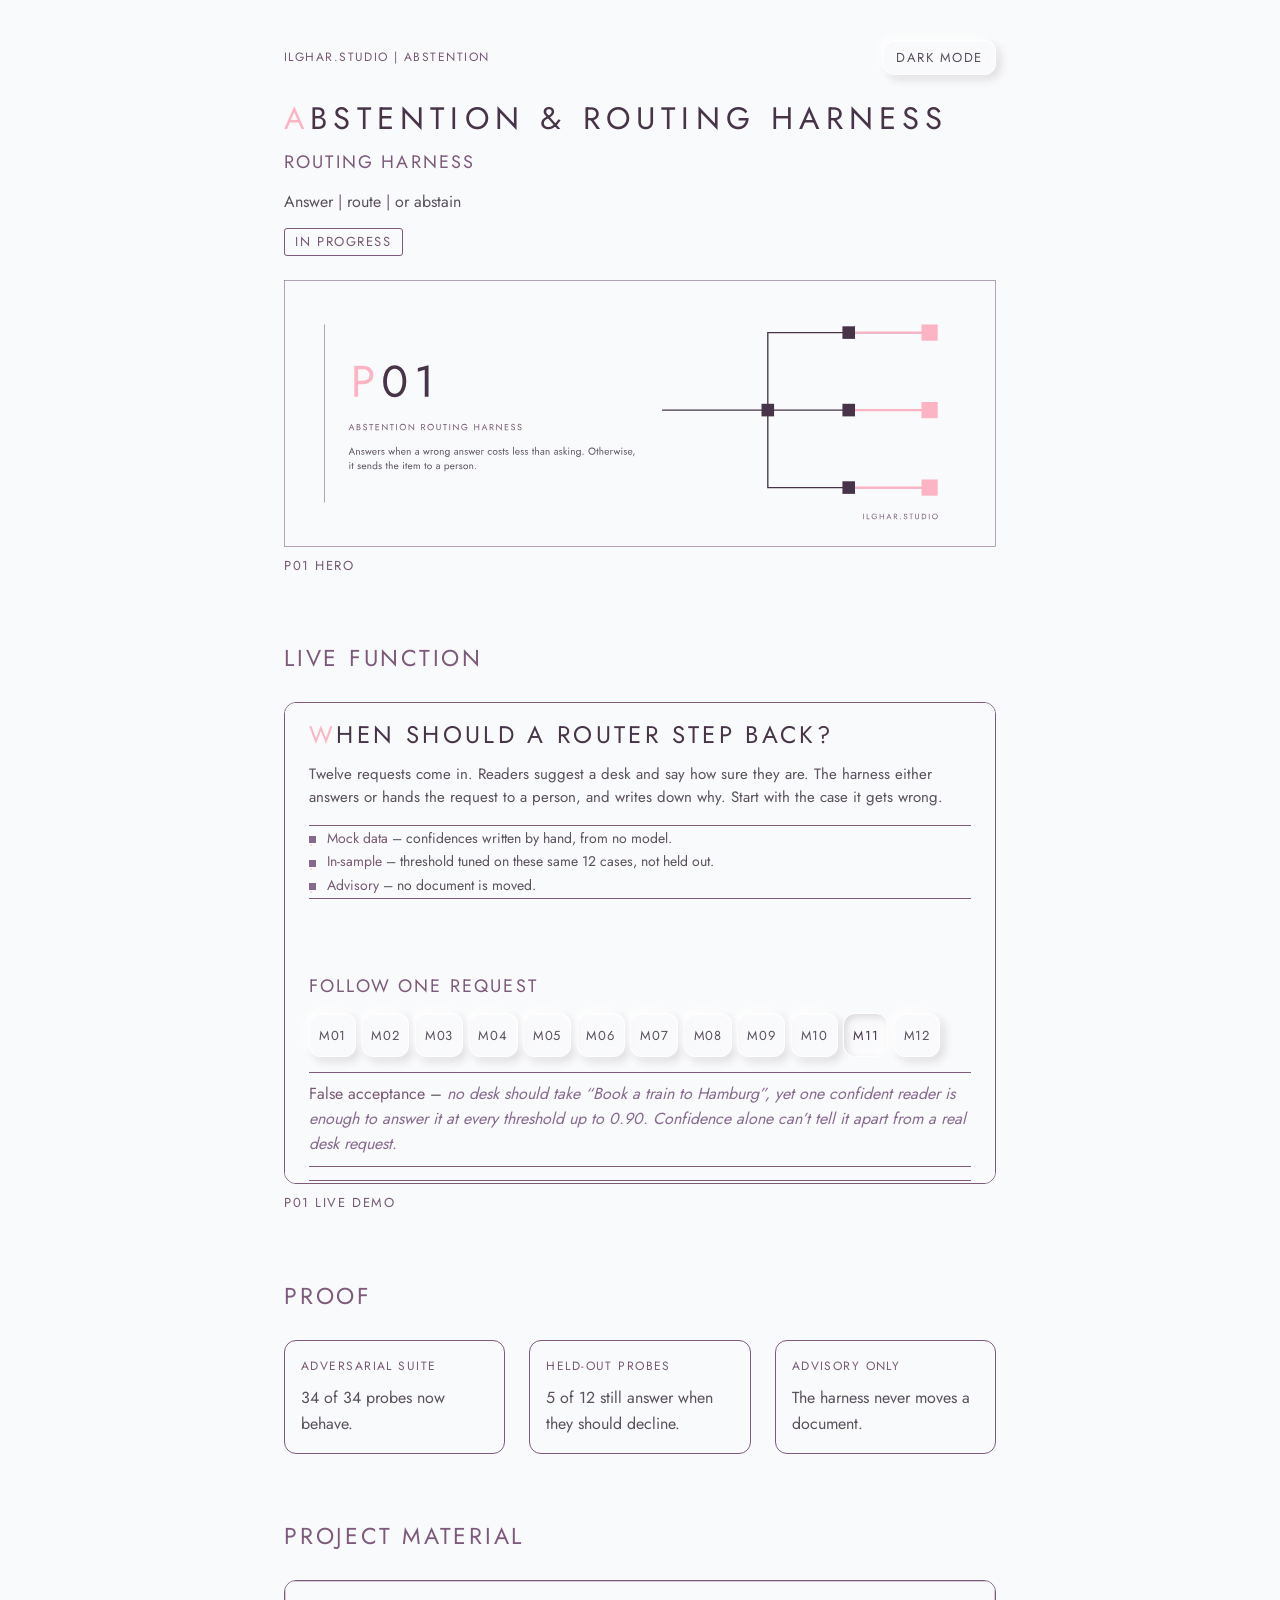
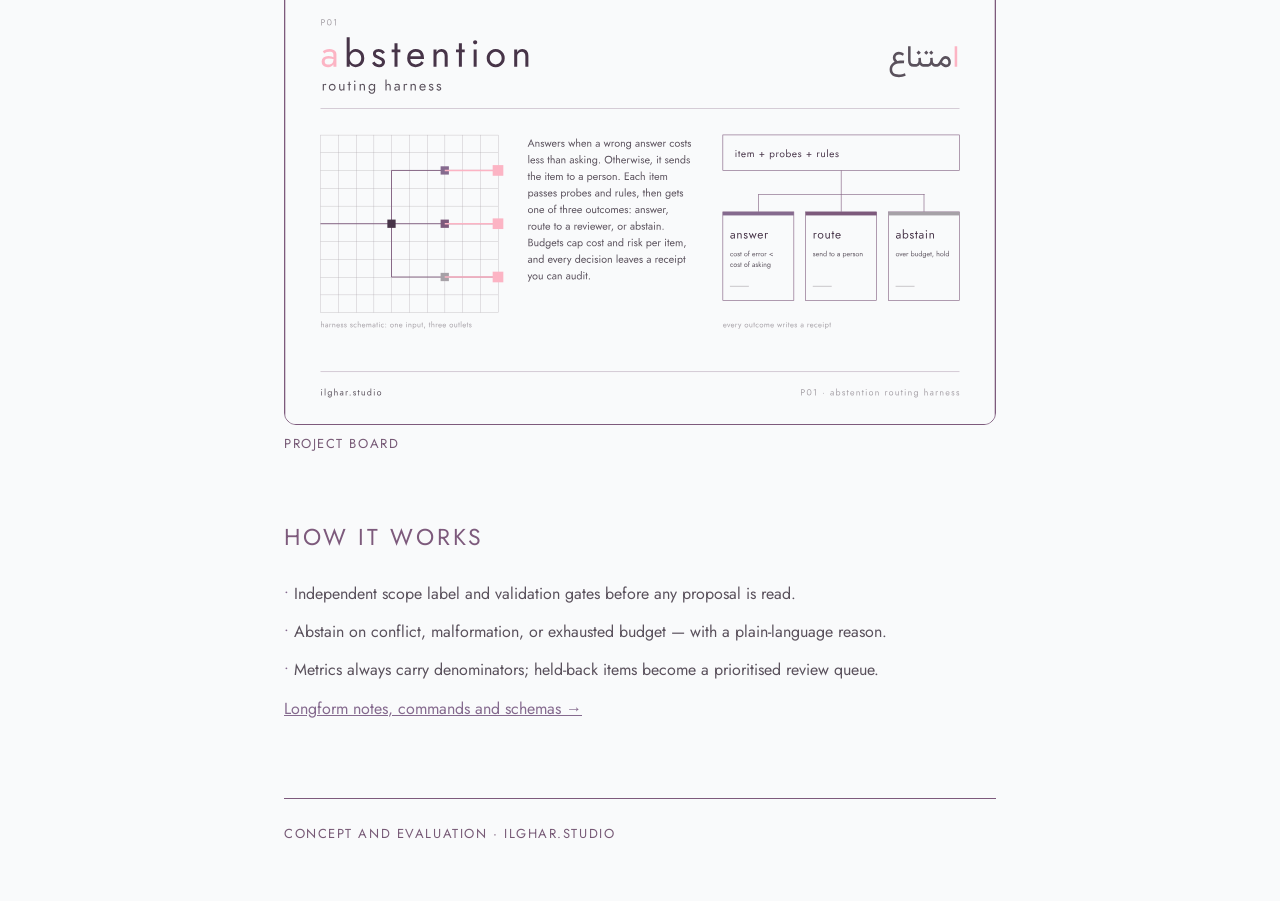
==== commit 9db00bfb: "Use the passed Proto P01 hero and hide the embedded demo chrome. Replace the three-box hero with the" ====
--- a/site/index.html
+++ b/site/index.html
@@ -29,7 +29,7 @@
 
   <!-- Proto hero (final) -->
         <figure class="span12">
-    <picture class="hero-art">
+    <picture class="hero-art theme-src" data-light="hero/hero-light.svg" data-dark="hero/hero-dark.svg">
         <source media="(prefers-color-scheme: dark)" srcset="hero/hero-dark.svg">
         <img src="hero/hero-light.svg" width="1280" height="480" alt="P01, Abstention Routing Harness: a harness schematic with one input and three outlets, beside a tree that splits each item into answer, route to a person, or abstain.">
       </picture>
@@ -40,7 +40,7 @@
     <h2>Live function</h2>
     <figure>
       <div class="frame live">
-        <iframe title="P01 abstention demo" src="demo/" loading="lazy"></iframe>
+        <iframe title="P01 abstention demo" src="demo/?embed=1" loading="lazy"></iframe>
       </div>
       <figcaption>P01 live demo</figcaption>
     </figure>
@@ -59,7 +59,7 @@
     <h2>Project material</h2>
     <figure>
       <div class="frame r1610">
-        <picture>
+        <picture class="theme-src" data-light="assets/board-light.svg" data-dark="assets/board-dark.svg">
           <source media="(prefers-color-scheme: dark)" srcset="assets/board-dark.svg">
           <img src="assets/board-light.svg" alt="P01 board: harness schematic with one input and three outlets beside a routing tree that splits each item into answer, route to a person, or abstain." width="2400" height="1500">
         </picture>
@@ -82,7 +82,7 @@
 </main>
 </div>
 <script>
-(function(){var r=document.documentElement;var b=document.querySelector(".theme-toggle");if(!b)return;var k="ilg-theme";var m=window.matchMedia&&matchMedia("(prefers-color-scheme: dark)");var s=null;try{s=localStorage.getItem(k)}catch(e){}function dark(){var t=r.getAttribute("data-theme");return t?t==="dark":!!(m&&m.matches)}function sync(){var d=dark();b.setAttribute("aria-pressed",String(d));b.textContent=d?"Light mode":"Dark mode";var root=document.querySelector(".ilg-case");if(d){root.setAttribute("data-theme","dark");r.setAttribute("data-theme","dark")}else{root.setAttribute("data-theme","light");r.setAttribute("data-theme","light")}}if(s==="dark"||s==="light"){r.setAttribute("data-theme",s);document.querySelector(".ilg-case").setAttribute("data-theme",s)}sync();if(m&&m.addEventListener)m.addEventListener("change",sync);b.addEventListener("click",function(){var n=dark()?"light":"dark";r.setAttribute("data-theme",n);document.querySelector(".ilg-case").setAttribute("data-theme",n);try{localStorage.setItem(k,n)}catch(e){}sync()})})();
+(function(){var r=document.documentElement;var b=document.querySelector(".theme-toggle");if(!b)return;var k="ilg-theme";var m=window.matchMedia&&matchMedia("(prefers-color-scheme: dark)");var s=null;try{s=localStorage.getItem(k)}catch(e){}var origin=location.origin||"*";function dark(){var t=r.getAttribute("data-theme");return t?t==="dark":!!(m&&m.matches)}function swapPics(d){document.querySelectorAll("picture.theme-src").forEach(function(p){var img=p.querySelector("img");var src=p.querySelector("source");var light=p.getAttribute("data-light");var darks=p.getAttribute("data-dark");if(src)src.media=d?"all":"not all";if(img&&light&&darks)img.src=d?darks:light})}function tellFrames(){var theme=dark()?"dark":"light";document.querySelectorAll("iframe").forEach(function(f){try{if(f.contentWindow)f.contentWindow.postMessage({type:"ilg-theme",theme:theme},origin)}catch(e){}})}function sync(){var d=dark();b.setAttribute("aria-pressed",String(d));b.textContent=d?"Light mode":"Dark mode";var root=document.querySelector(".ilg-case");if(d){root.setAttribute("data-theme","dark");r.setAttribute("data-theme","dark")}else{root.setAttribute("data-theme","light");r.setAttribute("data-theme","light")}swapPics(d);tellFrames()}if(s==="dark"||s==="light"){r.setAttribute("data-theme",s);document.querySelector(".ilg-case").setAttribute("data-theme",s)}sync();document.querySelectorAll("iframe").forEach(function(f){f.addEventListener("load",tellFrames)});window.addEventListener("message",function(e){if(origin!=="*"&&e.origin!==origin)return;if(e.data&&e.data.type==="ilg-theme-request")tellFrames()});if(m&&m.addEventListener)m.addEventListener("change",sync);b.addEventListener("click",function(){var n=dark()?"light":"dark";r.setAttribute("data-theme",n);document.querySelector(".ilg-case").setAttribute("data-theme",n);try{localStorage.setItem(k,n)}catch(e){}sync()});})();
 </script>
 </body>
 </html>
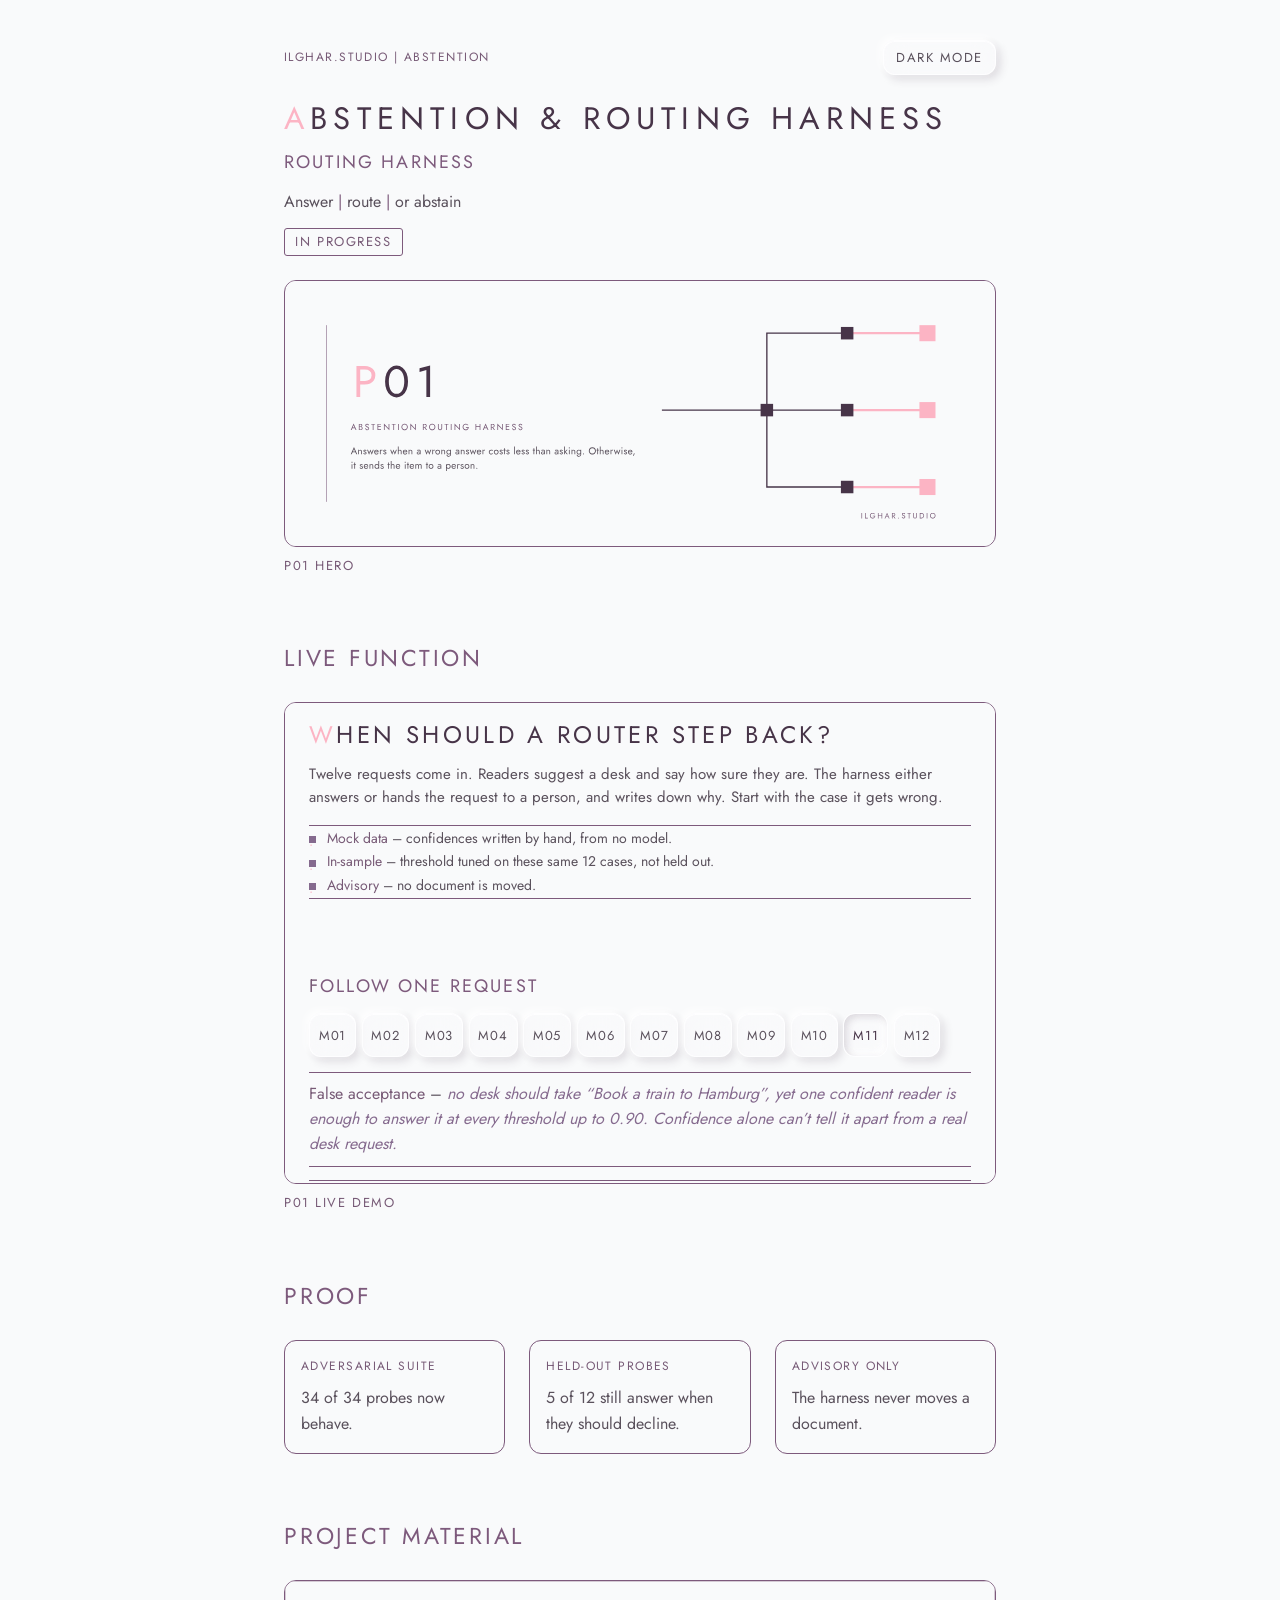
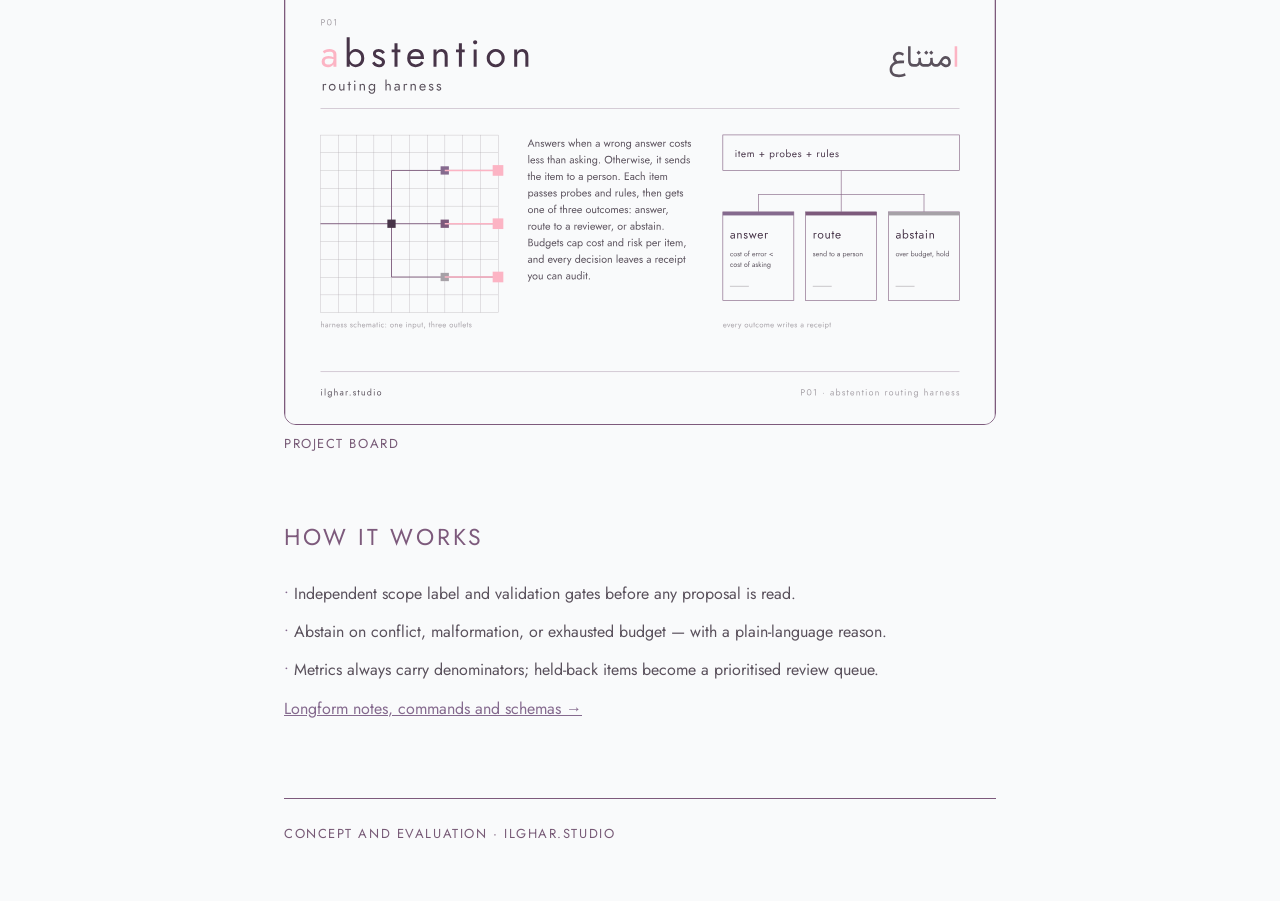
==== commit 0a1a4653: "Round the P01 hero frame to 12px. Wrap the hero in the v2 .frame class so it uses --r-frame and over" ====
--- a/site/index.html
+++ b/site/index.html
@@ -29,10 +29,12 @@
 
   <!-- Proto hero (final) -->
         <figure class="span12">
+    <div class="frame r83">
     <picture class="hero-art theme-src" data-light="hero/hero-light.svg" data-dark="hero/hero-dark.svg">
         <source media="(prefers-color-scheme: dark)" srcset="hero/hero-dark.svg">
         <img src="hero/hero-light.svg" width="1280" height="480" alt="P01, Abstention Routing Harness: a harness schematic with one input and three outlets, beside a tree that splits each item into answer, route to a person, or abstain.">
       </picture>
+    </div>
     <figcaption>P01 hero</figcaption>
   </figure>
 
--- a/site/pages-shell.css
+++ b/site/pages-shell.css
@@ -84,10 +84,11 @@
 .board{margin:0}
 .board img,.board picture{border-radius:0;box-shadow:none!important}
 
-/* hero art: SVG has its own border — no outer .frame */
-.hero-art{display:block;width:100%;max-width:100%;aspect-ratio:8/3;margin:0;padding:0;border:0!important;outline:0;overflow:hidden;background:transparent;border-radius:0;box-shadow:none;position:relative}
+/* hero art: SVG has its own border — no outer .frame; clip to the v2 12px frame radius */
+.hero-art{display:block;width:100%;max-width:100%;aspect-ratio:8/3;margin:0;padding:0;border:0!important;outline:0;overflow:hidden;background:transparent;border-radius:var(--r-frame,12px);box-shadow:none;position:relative}
 .hero-art img{position:absolute;inset:0;display:block;width:100%!important;height:100%!important;max-height:none;object-fit:fill;border:0;border-radius:0}
 figure.span12 > .hero-art, figure.hero > .hero-art{width:100%}
+.frame .hero-art{width:100%;height:100%;aspect-ratio:auto;border:0!important;border-radius:0;overflow:hidden}
 
 
 /* section rhythm — exactly 64px (48px ≤600); no extra h2 top margin */
